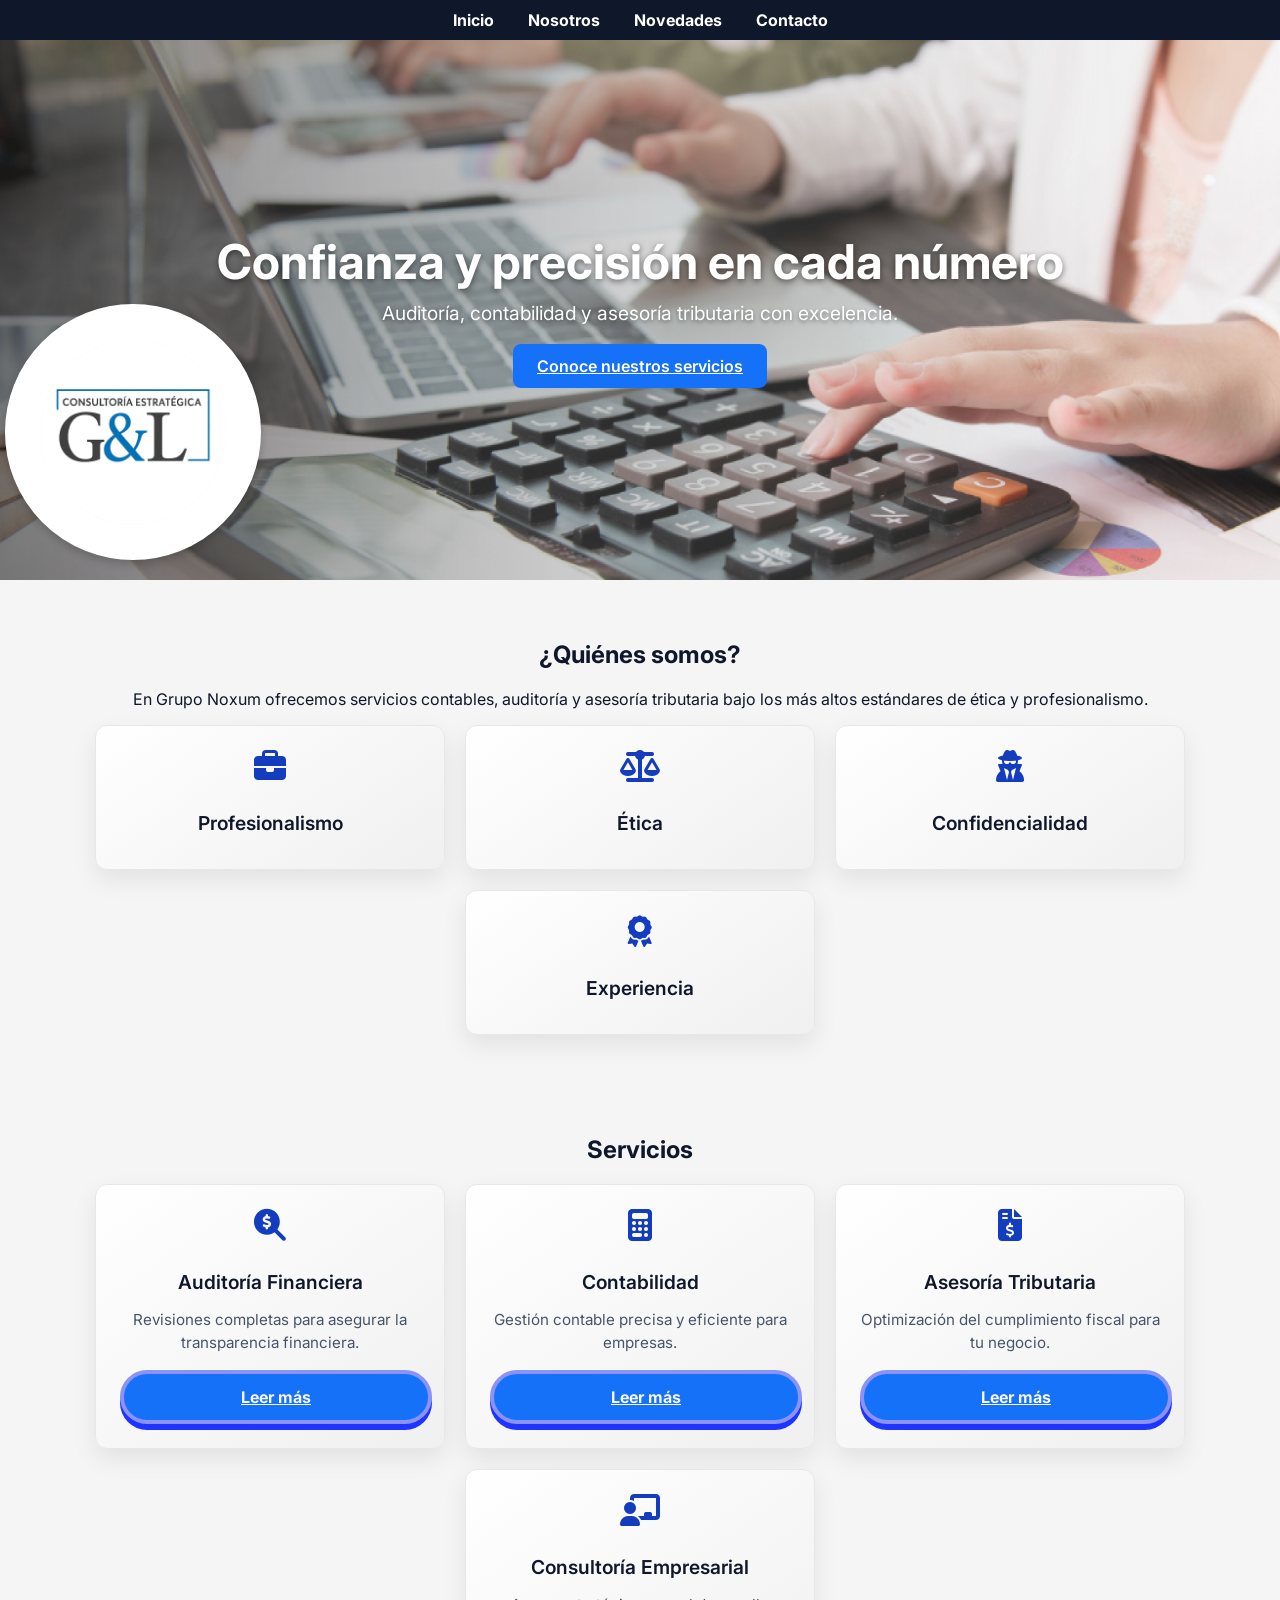
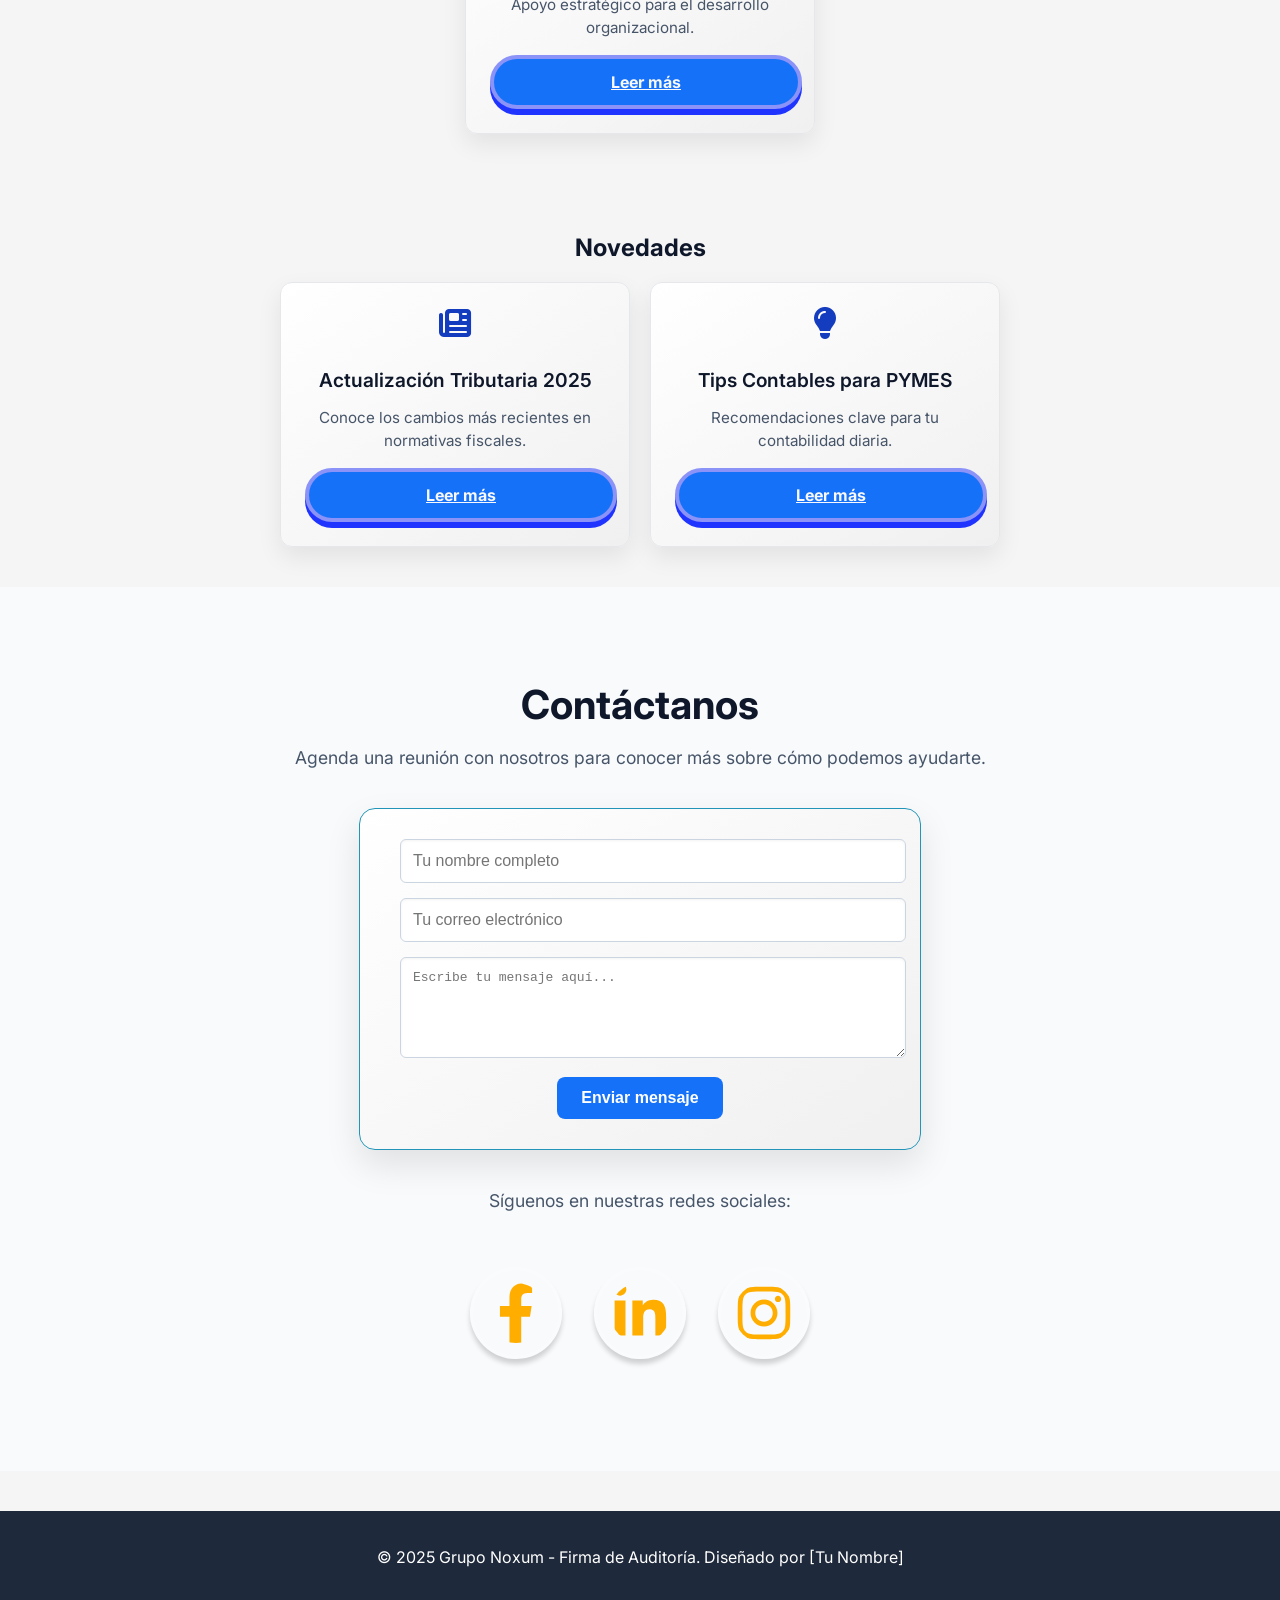
==== frontend/index.html @ 0c3ba2cf "Add files via upload" ====
<!DOCTYPE html>
<html lang="es">

<head>
  <meta charset="UTF-8" />
  <meta name="viewport" content="width=device-width, initial-scale=1.0" />
  <title>Grupo Noxum - Firma de Auditoría</title>
  <link rel="stylesheet" href="styles/index/index.css">
  <link rel="stylesheet" href="styles/index/redes.css">
  <link rel="stylesheet" href="https://cdnjs.cloudflare.com/ajax/libs/font-awesome/6.5.0/css/all.min.css">
  <link rel="stylesheet" href="https://unpkg.com/aos@2.3.4/dist/aos.css" />
  <link href="https://cdn.jsdelivr.net/npm/aos@2.3.4/dist/aos.css" rel="stylesheet">
  <script src="https://cdn.jsdelivr.net/npm/aos@2.3.4/dist/aos.js"></script>
  <script>AOS.init();</script>
  <style>
    html {
      scroll-behavior: smooth;
    }
  </style>

</head>

<body>

  <div id="navbar"></div>

  <header id="inicio">
    <h1 data-aos="fade-down">Confianza y precisión en cada número</h1>
    <p data-aos="fade-up">Auditoría, contabilidad y asesoría tributaria con excelencia.</p>
    <a href="#servicios" class="btn">Conoce nuestros servicios</a>

    <img src="assets/images/logo.png" alt="Logo G&L" class="logo-overlay" />
  </header>

  <section id="nosotros" aria-labelledby="titulo-nosotros">
    <h2 id="titulo-nosotros" data-aos="fade-right">¿Quiénes somos?</h2>
    <p data-aos="fade-left">
      En Grupo Noxum ofrecemos servicios contables, auditoría y asesoría tributaria bajo los más altos estándares de
      ética y profesionalismo.
    </p>
    <div class="valores">
      <div class="card" data-aos="flip-left">
        <i class="fas fa-briefcase icon"></i>
        <h3>Profesionalismo</h3>
      </div>
      <div class="card" data-aos="flip-left" data-aos-delay="100">
        <i class="fas fa-scale-balanced icon"></i>
        <h3>Ética</h3>
      </div>
      <div class="card" data-aos="flip-left" data-aos-delay="200">
        <i class="fas fa-user-secret icon"></i>
        <h3>Confidencialidad</h3>
      </div>
      <div class="card" data-aos="flip-left" data-aos-delay="300">
        <i class="fas fa-award icon"></i>
        <h3>Experiencia</h3>
      </div>
    </div>
  </section>
  <section id="servicios">
    <h2 data-aos="fade-up">Servicios</h2>
    <div class="servicios">
      <div class="card" data-aos="fade-up" data-aos-delay="0">
        <i class="fas fa-search-dollar icon"></i>
        <h3>Auditoría Financiera</h3>
        <p>Revisiones completas para asegurar la transparencia financiera.</p>
        <a href="./pages/servicios/auditoria/auditoria.html" class="button">Leer más</a>
      </div>
      <div class="card" data-aos="fade-up" data-aos-delay="100">
        <i class="fas fa-calculator icon"></i>
        <h3>Contabilidad</h3>
        <p>Gestión contable precisa y eficiente para empresas.</p>
        <a href="./pages/servicios/contabilidad/contabilidad.html" class="button">Leer más</a>
      </div>
      <div class="card" data-aos="fade-up" data-aos-delay="200">
        <i class="fas fa-file-invoice-dollar icon"></i>
        <h3>Asesoría Tributaria</h3>
        <p>Optimización del cumplimiento fiscal para tu negocio.</p>
        <a href="./pages/servicios/asesoria/asesoria.html" class="button">Leer más</a>
      </div>
      <div class="card" data-aos="fade-up" data-aos-delay="300">
        <i class="fas fa-chalkboard-teacher icon"></i>
        <h3>Consultoría Empresarial</h3>
        <p>Apoyo estratégico para el desarrollo organizacional.</p>
        <a href="./pages/servicios/consultoria/consultoria.html" class="button">Leer más</a>
      </div>
    </div>
  </section>

  <section id="novedades">
    <h2 data-aos="zoom-in">Novedades</h2>
    <div class="novedades">
      <div class="card" data-aos="fade-right">
        <i class="fas fa-newspaper icon"></i>
        <h3>Actualización Tributaria 2025</h3>
        <p>Conoce los cambios más recientes en normativas fiscales.</p>
        <a href="./pages/novedades/actualizacion_tributaria/actualizaciontributaria.html" class="button">Leer más</a>
      </div>
      <div class="card" data-aos="fade-left">
        <i class="fas fa-lightbulb icon"></i>
        <h3>Tips Contables para PYMES</h3>
        <p>Recomendaciones clave para tu contabilidad diaria.</p>
        <a href="./pages/novedades/tips_contables/tipscontables.html" class="button">Leer más</a>
      </div>
    </div>
  </section>

  <section id="contacto" class="contact-section">
    <div class="container">
      <h2 class="section-title" data-aos="fade-down">Contáctanos</h2>
      <p class="section-subtitle" data-aos="fade-up">
        Agenda una reunión con nosotros para conocer más sobre cómo podemos ayudarte.
      </p>

      <div class="contact-card" data-aos="fade-up">
        <form class="contact-form" autocomplete="off">
          <div class="form-group">
            <input type="text" name="nombre" placeholder="Tu nombre completo" required>
          </div>
          <div class="form-group">
            <input type="email" name="email" placeholder="Tu correo electrónico" required>
          </div>
          <div class="form-group">
            <textarea name="mensaje" placeholder="Escribe tu mensaje aquí..." rows="5" required></textarea>
          </div>
          <div class="form-group">
            <button type="submit" class="btn btn-primary">Enviar mensaje</button>
          </div>
        </form>
      </div>
      <div class="social-links" data-aos="zoom-in">
        <p>Síguenos en nuestras redes sociales:</p>
        <ul class="social-icons">
          <!-- Facebook -->
          <li class="iso-pro">
            <span></span><span></span><span></span>
            <a href="https://facebook.com" target="_blank" aria-label="Facebook">
              <svg viewBox="0 0 320 512" xmlns="http://www.w3.org/2000/svg" class="svg">
                <path d="M279.14 288l14.22-92.66h-88.91v-60.13c0-25.35 12.42-50.06 
              52.24-50.06h40.42V6.26S260.43 0 225.36 0c-73.22 
              0-121.08 44.38-121.08 124.72v70.62H22.89V288h81.39v224h100.17V288z" />
              </svg>
            </a>
            <div class="text">Facebook</div>
          </li>

          <!-- LinkedIn -->
          <li class="iso-pro">
            <span></span><span></span><span></span>
            <a href="https://linkedin.com" target="_blank" aria-label="LinkedIn">
              <svg viewBox="0 0 448 512" xmlns="http://www.w3.org/2000/svg" class="svg">
                <path d="M100.28 448H7.4V148.9h92.88zM53.79 
              108.1C24.09 108.1 0 83.52 0 
              53.8 0 24.09 24.09 0 53.79 
              0s53.79 24.09 53.79 53.8c0 
              29.72-24.08 54.3-53.79 
              54.3zM447.9 448h-92.68V302.4c0-34.7-.7-79.2-48.3-79.2-48.3 
              0-55.7 37.7-55.7 76.7V448h-92.4V148.9h88.7v40.8h1.3c12.3-23.2 
              42.5-47.7 87.4-47.7 93.5 0 110.6 
              61.5 110.6 141.3V448z" />
              </svg>
            </a>
            <div class="text">LinkedIn</div>
          </li>

          <!-- Instagram -->
          <li class="iso-pro">
            <span></span><span></span><span></span>
            <a href="https://instagram.com" target="_blank" aria-label="Instagram">
              <svg viewBox="0 0 448 512" xmlns="http://www.w3.org/2000/svg" class="svg">
                <path
                  d="M224.1 141c-63.6 0-114.9 51.3-114.9 114.9s51.3 114.9 114.9 114.9S339 319.5 339 255.9 287.7 141 224.1 141zm0 189.6c-41.1 0-74.7-33.5-74.7-74.7s33.5-74.7 74.7-74.7 74.7 33.5 74.7 74.7-33.6 74.7-74.7 74.7zm146.4-194.3c0 14.9-12 26.8-26.8 26.8-14.9 0-26.8-12-26.8-26.8s12-26.8 26.8-26.8 26.8 12 26.8 26.8zm76.1 27.2c-1.7-35.9-9.9-67.7-36.2-93.9-26.2-26.2-58-34.4-93.9-36.2-37-2.1-147.9-2.1-184.9 0-35.8 1.7-67.6 9.9-93.9 36.1s-34.4 58-36.2 93.9c-2.1 37-2.1 147.9 0 184.9 1.7 35.9 9.9 67.7 36.2 93.9s58 34.4 93.9 36.2c37 2.1 147.9 2.1 184.9 0 35.9-1.7 67.7-9.9 93.9-36.2 26.2-26.2 34.4-58 36.2-93.9 2.1-37 2.1-147.8 0-184.8zM398.8 388c-7.8 19.6-22.9 34.7-42.6 42.6-29.5 11.7-99.5 9-132.1 9s-102.7 2.6-132.1-9c-19.6-7.8-34.7-22.9-42.6-42.6-11.7-29.5-9-99.5-9-132.1s-2.6-102.7 9-132.1c7.8-19.6 22.9-34.7 42.6-42.6 29.5-11.7 99.5-9 132.1-9s102.7-2.6 132.1 9c19.6 7.8 34.7 22.9 42.6 42.6 11.7 29.5 9 99.5 9 132.1s2.7 102.7-9 132.1z">
                </path>

              </svg>
            </a>
            <div class="text">Instagram</div>
          </li>
        </ul>
      </div>
    </div>
  </section>


  <div id="footer"></div>

  <!-- JS dinámico y AOS -->
  <script>
    fetch('./components/navview/nav.html')
      .then(res => res.text())
      .then(data => {
        document.getElementById('navbar').innerHTML = data;
      });

    fetch('./components/footer/footer.html')
      .then(res => res.text())
      .then(data => {
        document.getElementById('footer').innerHTML = data;
      });
  </script>

  <!-- AOS Animaciones -->
  <script src="https://unpkg.com/aos@2.3.4/dist/aos.js"></script>
  <script>
    AOS.init({
      duration: 1000,
      once: true,
    });
  </script>
</body>

</html>
---- frontend/styles/index/index.css ----
@import url('https://fonts.googleapis.com/css2?family=Inter:wght@400;600&display=swap');

:root {
  --primary: #1671f9;
  --hover: #ea580c;
  --bg-light: #f5f5f5;
  --text-dark: #0f172a;
  --text-muted: #475569;
  --surface: #ffffff;
  --surface-alt: #f0f0f0;
}

body {
  font-family: 'Inter', sans-serif;
  margin: 0;
  padding: 0;
  background-color: var(--bg-light);
  color: var(--text-dark);
}

header {
  position: relative;
  background: url('../../assets/images/fondo.png') no-repeat center center/cover;
  color: white;
  text-align: center;
  padding: 80px 20px;
  display: flex;
  flex-direction: column;
  justify-content: center;
  align-items: center;
  min-height: 60vh;
  box-sizing: border-box;
}

header h1 {
  font-size: clamp(1.8rem, 4vw, 3rem);
  margin: 0;
  max-width: 90%;
  text-shadow: 0 2px 6px rgba(0, 0, 0, 0.5);
}

header p {
  font-size: 1.2em;
  max-width: 80%;
  margin-top: 10px;
  text-shadow: 0 2px 4px rgba(0, 0, 0, 0.4);
}

nav {
  background-color: #0f172a;
  padding: 10px;
  text-align: center;
}

nav a {
  color: white;
  margin: 0 15px;
  text-decoration: none;
  font-weight: bold;
  transition: color 0.3s ease;
}

nav a:hover {
  color: var(--primary);
}

section {
  padding: 40px 20px;
  text-align: center;
}

.servicios,
.valores,
.novedades {
  display: flex;
  flex-wrap: wrap;
  justify-content: center;
  gap: 20px;
}

.card {
  background: linear-gradient(145deg, var(--surface), var(--surface-alt));
  padding: 24px;
  border-radius: 12px;
  width: 100%;
  max-width: 300px;
  box-shadow: 0 10px 25px rgba(0, 0, 0, 0.08);
  text-align: center;
  transition: transform 0.3s ease, box-shadow 0.3s ease;
  border: 1px solid #e5e7eb;
  will-change: transform;
}

.card:hover {
  transform: translateY(-8px);
  box-shadow: 0 15px 35px rgba(0, 0, 0, 0.15);
}

.card h3 {
  color: var(--text-dark);
  margin-bottom: 10px;
  font-size: 1.2em;
  font-weight: 600;
}

.card p {
  color: var(--text-muted);
  font-size: 0.95em;
  line-height: 1.5;
}

.icon {
  font-size: 2em;
  margin-bottom: 10px;
  color: #143cbe;
  display: block;
}

.btn,
.contact-card button,
.contact-form button {
  background-color: var(--primary);
  color: white;
  padding: 12px 24px;
  border: none;
  border-radius: 8px;
  font-size: 1rem;
  font-weight: 600;
  cursor: pointer;
  transition: background-color 0.3s ease;
}

.btn:hover,
.contact-card button:hover,
.contact-form button:hover {
  background-color: var(--hover);
}

footer {
  background-color: #1e293b;
  color: white;
  text-align: center;
  padding: 20px;
  margin-top: 40px;
}

/* Contacto */
.contact-section {
  background-color: #f8fafc;
  padding: 60px 20px;
  text-align: center;
}

.contact-section h2 {
  font-size: 2.5rem;
  margin-bottom: 10px;
  color: var(--text-dark);
}

.contact-section p {
  font-size: 1.1rem;
  color: var(--text-muted);
  margin-bottom: 40px;
}

.contact-form {
  display: flex;
  flex-direction: column;
  gap: 15px;
  max-width: 500px;
  margin: 0 auto;
  padding: 0 10px;
}

.contact-form input,
.contact-form textarea {
  padding: 15px;
  font-size: 1rem;
  border-radius: 8px;
  border: 1px solid #d1d5db;
  background-color: white;
  box-shadow: inset 0 1px 3px rgba(0, 0, 0, 0.05);
  transition: border 0.3s ease;
  width: 100%;
}

.contact-form input:focus,
.contact-form textarea:focus {
  border-color: var(--primary);
  outline: none;
}

/* Contact Card */
.contact-card {
  max-width: 500px;
  margin: 0 auto 40px;
  padding: 30px;
  border-radius: 16px;
  background: linear-gradient(145deg, var(--surface), var(--surface-alt));
  box-shadow: 0 15px 35px rgba(0, 0, 0, 0.1);
  border: 1px solid #2194b8;
  transition: transform 0.3s ease, box-shadow 0.3s ease;
  will-change: transform;
}

.contact-card:hover {
  transform: translateY(-5px);
  box-shadow: 0 20px 40px rgba(0, 0, 0, 0.15);
}

.contact-card input,
.contact-card textarea {
  width: 100%;
  font-size: 1em;
  background-color: #fff;
  border: 1px solid #cbd5e1;
  border-radius: 6px;
  padding: 12px;
  transition: border-color 0.3s;
}

.contact-card input:focus,
.contact-card textarea:focus {
  border-color: var(--primary);
  outline: none;
}

.logo-overlay {
  position: absolute;
  bottom: 20px;
  left: 5px;
  width: 250px;
  height: 250px;
  border-radius: 50%;
  object-fit: cover;
  border: 3px solid white;
  box-shadow: 0 4px 8px rgba(0, 0, 0, 0.2);
  background-color: white;
  z-index: 10;
}

/* Responsivo */
@media (max-width: 768px) {
  .logo-overlay {
    width: 60px;
    height: 60px;
    bottom: 15px;
    left: 5px;
  }

  .servicios,
  .valores,
  .novedades {
    flex-direction: column;
    align-items: center;
  }
}

@media (max-width: 480px) {
  .logo-overlay {
    width: 50px;
    height: 50px;
    bottom: 10px;
    left: 5px;
  }

  .contact-form {
    padding: 0 10px;
  }
}
---- frontend/styles/index/redes.css ----
.social-links {
  text-align: center;
  margin: 2rem auto;
}

.social-icons {
  display: flex;
  justify-content: center;
  gap: 2rem;
  flex-wrap: wrap;
  padding: 1rem;
  list-style: none;
  margin: 0;
}

.social-icons .iso-pro {
  cursor: pointer;
  position: relative;
}

.social-icons .svg {
  transition: all 0.3s;
  padding: 1rem;
  height: 60px;
  width: 60px;
  border-radius: 50%;
  color: rgb(255, 174, 0);
  fill: currentColor;
  box-shadow: inset 0 0 20px rgba(255, 255, 255, 0.3),
              inset 0 0 5px rgba(255, 255, 255, 0.5),
              0 5px 5px rgba(0, 0, 0, 0.164);
}

.social-icons .text {
  opacity: 0;
  border-radius: 5px;
  padding: 5px 10px;
  transition: all 0.3s;
  color: rgb(255, 174, 0);
  background-color: rgba(255, 255, 255, 0.3);
  position: absolute;
  z-index: 9999;
  white-space: nowrap;
  transform: translateX(0);
  box-shadow: -5px 0 1px rgba(153, 153, 153, 0.2),
              -10px 0 1px rgba(153, 153, 153, 0.2),
              inset 0 0 20px rgba(255, 255, 255, 0.3),
              inset 0 0 5px rgba(255, 255, 255, 0.5),
              0 5px 5px rgba(0, 0, 0, 0.082);
}

.social-icons .iso-pro:hover .svg {
  transform: translate(5px, -5px);
}

.social-icons .iso-pro:hover .text {
  opacity: 1;
  transform: translate(25px, -2px) skew(-5deg);
}

.social-icons .iso-pro span {
  opacity: 0;
  position: absolute;
  border-radius: 50%;
  height: 60px;
  width: 60px;
  box-shadow: inset 0 0 20px rgba(255, 255, 255, 0.3),
              inset 0 0 5px rgba(255, 255, 255, 0.5),
              0 5px 5px rgba(0, 0, 0, 0.164);
}

.social-icons .iso-pro:hover span:nth-child(1) {
  opacity: 0.2;
}
.social-icons .iso-pro:hover span:nth-child(2) {
  opacity: 0.4;
  transform: translate(5px, -5px);
}
.social-icons .iso-pro:hover span:nth-child(3) {
  opacity: 0.6;
  transform: translate(10px, -10px);
}

@media screen and (max-width: 600px) {
  .social-icons {
    gap: 1.2rem;
  }

  .social-icons .svg {
    height: 50px;
    width: 50px;
    padding: 0.8rem;
  }

  .social-icons .text {
    font-size: 0.8rem;
    padding: 4px 8px;
  }
}

.button {
  cursor: pointer;
  font-size: 1rem; /* Escalable */
  font-family: inherit;
  font-weight: bold;
  color: #f8f8fd;
  background-color:#1671f9;
  padding: 0.8em 2em;
  border-radius: 50em;
  border: 4px solid #8b93f8;
  box-shadow: 0px 6px #1f35ff;
  width: 100%;
  max-width: 240px; /* Limita en pantallas grandes */
  margin: 0 auto;
  transition: all 0.2s ease;
  display: inline-block;
  text-align: center;
}

.button:active {
  position: relative;
  top: 6px;
  border: 4px solid #646fff;
  box-shadow: 0 0;
}

/* Responsividad para pantallas pequeñas */
@media (max-width: 480px) {
  .button {
    font-size: 0.95rem;
    padding: 0.6em 1.5em;
    max-width: 90%;
  }
}
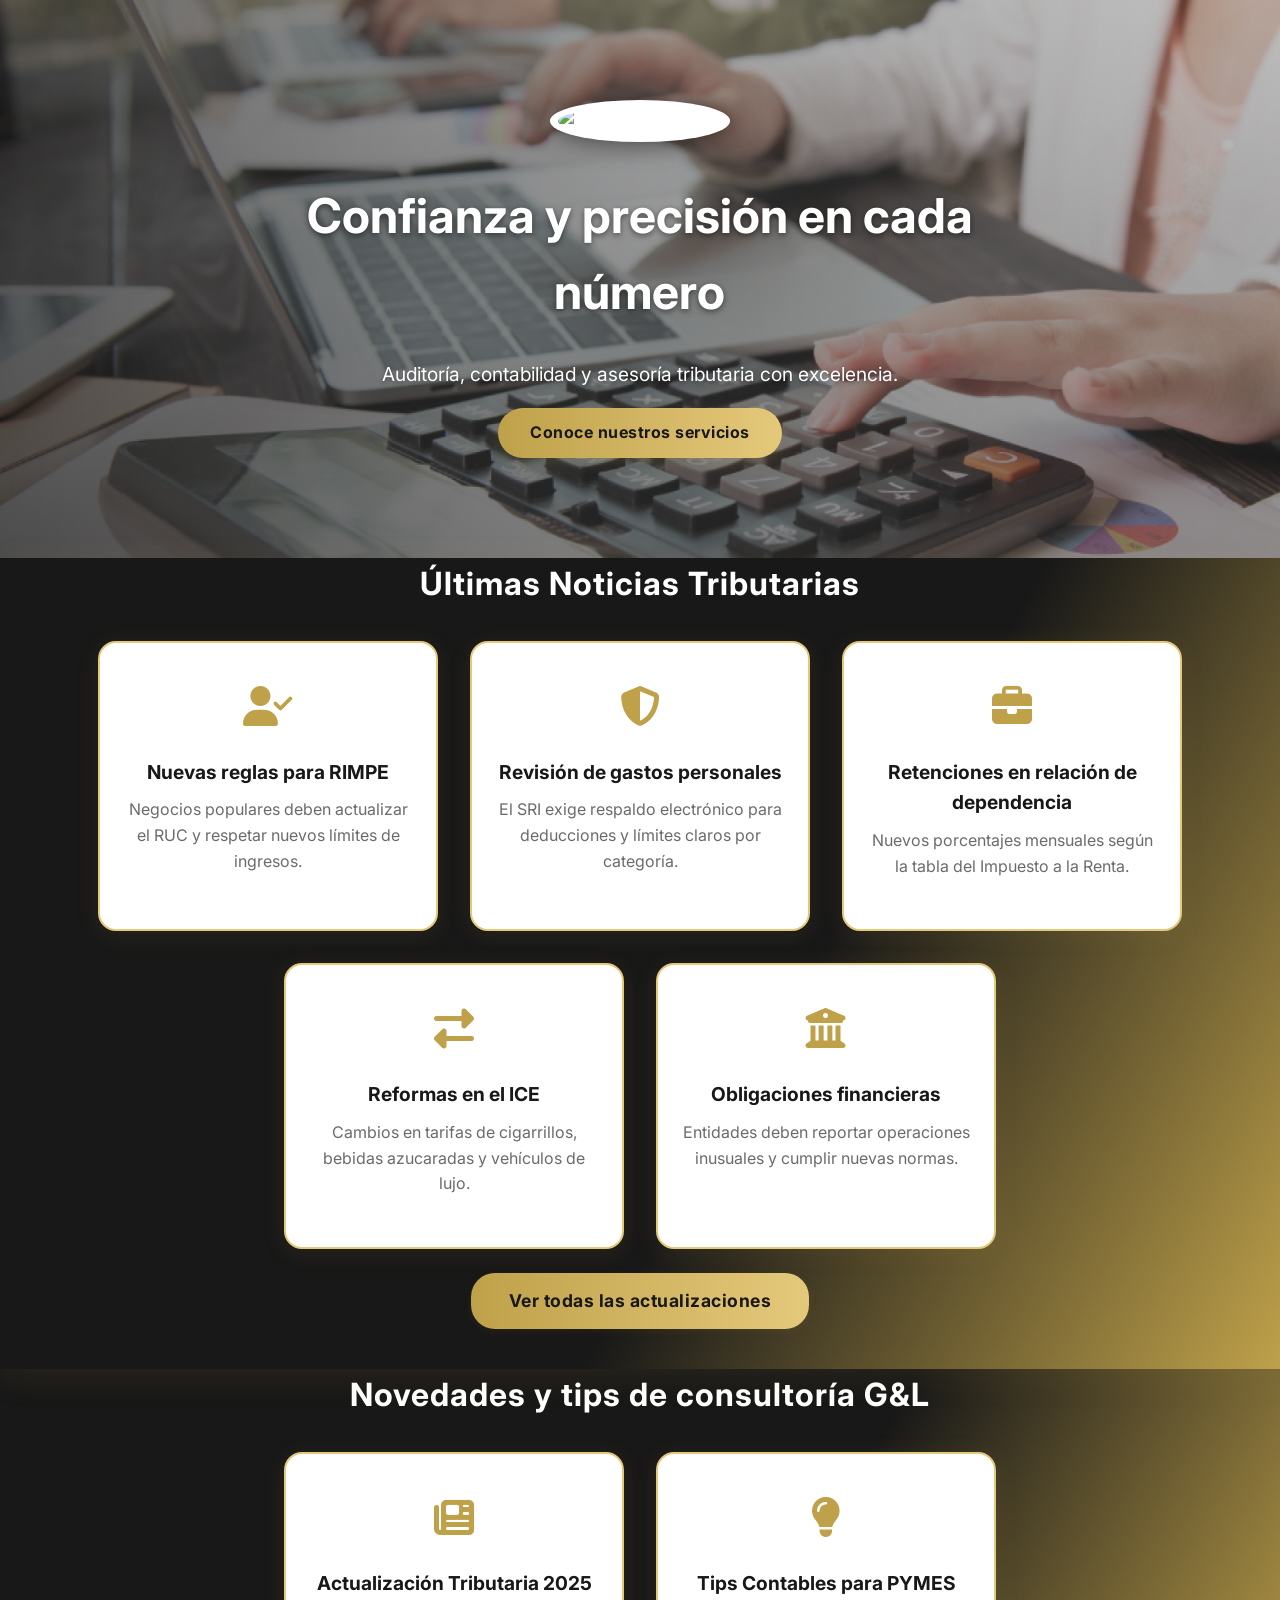
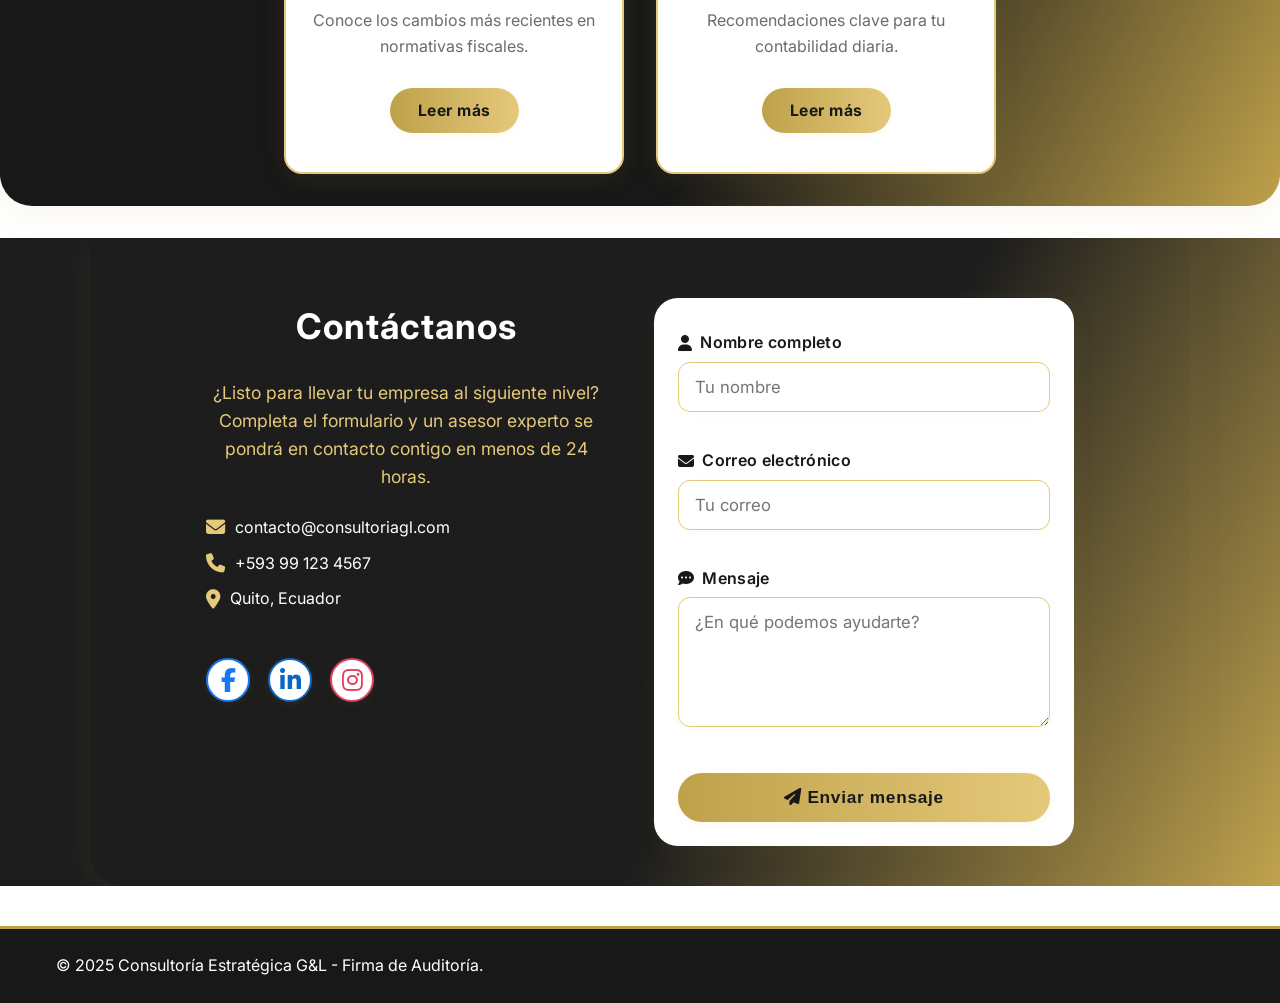
==== commit ec3798c3: "Add CSS styles for "Nosotros" and "Servicios" sections with responsive design" ====
--- a/frontend/index.html
+++ b/frontend/index.html
@@ -4,194 +4,158 @@
 <head>
   <meta charset="UTF-8" />
   <meta name="viewport" content="width=device-width, initial-scale=1.0" />
-  <title>Grupo Noxum - Firma de Auditoría</title>
-  <link rel="stylesheet" href="styles/index/index.css">
-  <link rel="stylesheet" href="styles/index/redes.css">
+  <title>Consultoría Estratégica G&L</title>
+  <link rel="stylesheet" href="styles/main.css">
   <link rel="stylesheet" href="https://cdnjs.cloudflare.com/ajax/libs/font-awesome/6.5.0/css/all.min.css">
   <link rel="stylesheet" href="https://unpkg.com/aos@2.3.4/dist/aos.css" />
-  <link href="https://cdn.jsdelivr.net/npm/aos@2.3.4/dist/aos.css" rel="stylesheet">
   <script src="https://cdn.jsdelivr.net/npm/aos@2.3.4/dist/aos.js"></script>
-  <script>AOS.init();</script>
+  <script>
+    document.addEventListener('DOMContentLoaded', function() {
+      if (window.AOS && typeof AOS.init === 'function') {
+        AOS.init({ duration: 1000, once: true });
+      }
+    });
+  </script>
   <style>
     html {
       scroll-behavior: smooth;
     }
   </style>
-
 </head>
 
 <body>
+  <div data-include="./components/navview/nav.html"></div>
+  <script src="./components/loadNav.js"></script>
+  
+  <header id="inicio">
+    <div class="header-bg">
+      <picture>
+        <img src="./assets/images/fondo.png" alt="Fondo encabezado" />
+      </picture>
+    </div>
+    <div class="header-content">
+      <img src="./assets/images/logoC.png" alt="Logo G&L" class="logo" />
+      <h1>Confianza y precisión en cada número</h1>
+      <p>Auditoría, contabilidad y asesoría tributaria con excelencia.</p>
+  
 
-  <div id="navbar"></div>
-
-  <header id="inicio">
-    <h1 data-aos="fade-down">Confianza y precisión en cada número</h1>
-    <p data-aos="fade-up">Auditoría, contabilidad y asesoría tributaria con excelencia.</p>
-    <a href="#servicios" class="btn">Conoce nuestros servicios</a>
-
-    <img src="assets/images/logo.png" alt="Logo G&L" class="logo-overlay" />
+      <a href="./pages/servicios.html" class="btn">Conoce nuestros servicios</a>
+    </div>
   </header>
 
-  <section id="nosotros" aria-labelledby="titulo-nosotros">
-    <h2 id="titulo-nosotros" data-aos="fade-right">¿Quiénes somos?</h2>
-    <p data-aos="fade-left">
-      En Grupo Noxum ofrecemos servicios contables, auditoría y asesoría tributaria bajo los más altos estándares de
-      ética y profesionalismo.
-    </p>
-    <div class="valores">
-      <div class="card" data-aos="flip-left">
-        <i class="fas fa-briefcase icon"></i>
-        <h3>Profesionalismo</h3>
+  <section id="novedades-full">
+        <h2 data-aos="zoom-in">Últimas Noticias Tributarias</h2>
+        <div class="novedades-grid" data-aos="fade-up">
+          <div class="novedad-card">
+            <div class="novedad-icon"><i class="fas fa-user-check"></i></div>
+            <div class="novedad-content">
+              <h3>Nuevas reglas para RIMPE</h3>
+              <p>Negocios populares deben actualizar el RUC y respetar nuevos límites de ingresos.</p>
+            </div>
+          </div>
+          <div class="novedad-card">
+            <div class="novedad-icon"><i class="fas fa-shield-alt"></i></div>
+            <div class="novedad-content">
+              <h3>Revisión de gastos personales</h3>
+              <p>El SRI exige respaldo electrónico para deducciones y límites claros por categoría.</p>
+            </div>
+          </div>
+          <div class="novedad-card">
+            <div class="novedad-icon"><i class="fas fa-briefcase"></i></div>
+            <div class="novedad-content">
+              <h3>Retenciones en relación de dependencia</h3>
+              <p>Nuevos porcentajes mensuales según la tabla del Impuesto a la Renta.</p>
+            </div>
+          </div>
+          <div class="novedad-card">
+            <div class="novedad-icon"><i class="fas fa-exchange-alt"></i></div>
+            <div class="novedad-content">
+              <h3>Reformas en el ICE</h3>
+              <p>Cambios en tarifas de cigarrillos, bebidas azucaradas y vehículos de lujo.</p>
+            </div>
+          </div>
+          <div class="novedad-card">
+            <div class="novedad-icon"><i class="fas fa-university"></i></div>
+            <div class="novedad-content">
+              <h3>Obligaciones financieras</h3>
+              <p>Entidades deben reportar operaciones inusuales y cumplir nuevas normas.</p>
+            </div>
+          </div>
+        </div>
+        <div class="ver-mas" data-aos="fade-up">
+          <a href="./pages/novedades/actualizacion_tributaria/actualizaciontributaria.html" class="btn">
+            Ver todas las actualizaciones
+          </a>
+        </div>
+      </section>
+
+
+  <section id="novedades" class="novedades-pro">
+  <h2 class="novedades-title" data-aos="zoom-in">Novedades y tips de consultoría G&amp;L</h2>
+  <div class="novedades-grid">
+    <div class="novedad-card" data-aos="fade-right">
+      <div class="novedad-icon">
+        <i class="fas fa-newspaper"></i>
       </div>
-      <div class="card" data-aos="flip-left" data-aos-delay="100">
-        <i class="fas fa-scale-balanced icon"></i>
-        <h3>Ética</h3>
-      </div>
-      <div class="card" data-aos="flip-left" data-aos-delay="200">
-        <i class="fas fa-user-secret icon"></i>
-        <h3>Confidencialidad</h3>
-      </div>
-      <div class="card" data-aos="flip-left" data-aos-delay="300">
-        <i class="fas fa-award icon"></i>
-        <h3>Experiencia</h3>
-      </div>
-    </div>
-  </section>
-  <section id="servicios">
-    <h2 data-aos="fade-up">Servicios</h2>
-    <div class="servicios">
-      <div class="card" data-aos="fade-up" data-aos-delay="0">
-        <i class="fas fa-search-dollar icon"></i>
-        <h3>Auditoría Financiera</h3>
-        <p>Revisiones completas para asegurar la transparencia financiera.</p>
-        <a href="./pages/servicios/auditoria/auditoria.html" class="button">Leer más</a>
-      </div>
-      <div class="card" data-aos="fade-up" data-aos-delay="100">
-        <i class="fas fa-calculator icon"></i>
-        <h3>Contabilidad</h3>
-        <p>Gestión contable precisa y eficiente para empresas.</p>
-        <a href="./pages/servicios/contabilidad/contabilidad.html" class="button">Leer más</a>
-      </div>
-      <div class="card" data-aos="fade-up" data-aos-delay="200">
-        <i class="fas fa-file-invoice-dollar icon"></i>
-        <h3>Asesoría Tributaria</h3>
-        <p>Optimización del cumplimiento fiscal para tu negocio.</p>
-        <a href="./pages/servicios/asesoria/asesoria.html" class="button">Leer más</a>
-      </div>
-      <div class="card" data-aos="fade-up" data-aos-delay="300">
-        <i class="fas fa-chalkboard-teacher icon"></i>
-        <h3>Consultoría Empresarial</h3>
-        <p>Apoyo estratégico para el desarrollo organizacional.</p>
-        <a href="./pages/servicios/consultoria/consultoria.html" class="button">Leer más</a>
-      </div>
-    </div>
-  </section>
-
-  <section id="novedades">
-    <h2 data-aos="zoom-in">Novedades</h2>
-    <div class="novedades">
-      <div class="card" data-aos="fade-right">
-        <i class="fas fa-newspaper icon"></i>
+      <div class="novedad-content">
         <h3>Actualización Tributaria 2025</h3>
         <p>Conoce los cambios más recientes en normativas fiscales.</p>
         <a href="./pages/novedades/actualizacion_tributaria/actualizaciontributaria.html" class="button">Leer más</a>
       </div>
-      <div class="card" data-aos="fade-left">
-        <i class="fas fa-lightbulb icon"></i>
+    </div>
+    <div class="novedad-card" data-aos="fade-left">
+      <div class="novedad-icon">
+        <i class="fas fa-lightbulb"></i>
+      </div>
+      <div class="novedad-content">
         <h3>Tips Contables para PYMES</h3>
         <p>Recomendaciones clave para tu contabilidad diaria.</p>
         <a href="./pages/novedades/tips_contables/tipscontables.html" class="button">Leer más</a>
       </div>
     </div>
-  </section>
+  </div>
+</section>
 
-  <section id="contacto" class="contact-section">
-    <div class="container">
-      <h2 class="section-title" data-aos="fade-down">Contáctanos</h2>
-      <p class="section-subtitle" data-aos="fade-up">
-        Agenda una reunión con nosotros para conocer más sobre cómo podemos ayudarte.
-      </p>
-
-      <div class="contact-card" data-aos="fade-up">
-        <form class="contact-form" autocomplete="off">
-          <div class="form-group">
-            <input type="text" name="nombre" placeholder="Tu nombre completo" required>
-          </div>
-          <div class="form-group">
-            <input type="email" name="email" placeholder="Tu correo electrónico" required>
-          </div>
-          <div class="form-group">
-            <textarea name="mensaje" placeholder="Escribe tu mensaje aquí..." rows="5" required></textarea>
-          </div>
-          <div class="form-group">
-            <button type="submit" class="btn btn-primary">Enviar mensaje</button>
-          </div>
-        </form>
+  <section id="contacto" class="contact-section contacto-premium">
+    <div class="contacto-premium-bg"></div>
+    <div class="contacto-premium-content">
+      <div class="contacto-info">
+        <h2 class="section-title" data-aos="fade-down">Contáctanos</h2>
+        <p class="section-subtitle" data-aos="fade-up">
+          ¿Listo para llevar tu empresa al siguiente nivel? Completa el formulario y un asesor experto se pondrá en contacto contigo en menos de 24 horas.
+        </p>
+        <ul class="contacto-datos">
+          <li><i class="fas fa-envelope"></i> contacto@consultoriagl.com</li>
+          <li><i class="fas fa-phone"></i> +593 99 123 4567</li>
+          <li><i class="fas fa-map-marker-alt"></i> Quito, Ecuador</li>
+        </ul>
+        <div class="redes-sociales">
+          <a href="https://facebook.com" class="social-btn facebook" target="_blank" aria-label="Facebook"><i class="fab fa-facebook-f"></i></a>
+          <a href="https://linkedin.com" class="social-btn linkedin" target="_blank" aria-label="LinkedIn"><i class="fab fa-linkedin-in"></i></a>
+          <a href="https://instagram.com" class="social-btn instagram" target="_blank" aria-label="Instagram"><i class="fab fa-instagram"></i></a>
+        </div>
       </div>
-      <div class="social-links" data-aos="zoom-in">
-        <p>Síguenos en nuestras redes sociales:</p>
-        <ul class="social-icons">
-          <!-- Facebook -->
-          <li class="iso-pro">
-            <span></span><span></span><span></span>
-            <a href="https://facebook.com" target="_blank" aria-label="Facebook">
-              <svg viewBox="0 0 320 512" xmlns="http://www.w3.org/2000/svg" class="svg">
-                <path d="M279.14 288l14.22-92.66h-88.91v-60.13c0-25.35 12.42-50.06 
-              52.24-50.06h40.42V6.26S260.43 0 225.36 0c-73.22 
-              0-121.08 44.38-121.08 124.72v70.62H22.89V288h81.39v224h100.17V288z" />
-              </svg>
-            </a>
-            <div class="text">Facebook</div>
-          </li>
-
-          <!-- LinkedIn -->
-          <li class="iso-pro">
-            <span></span><span></span><span></span>
-            <a href="https://linkedin.com" target="_blank" aria-label="LinkedIn">
-              <svg viewBox="0 0 448 512" xmlns="http://www.w3.org/2000/svg" class="svg">
-                <path d="M100.28 448H7.4V148.9h92.88zM53.79 
-              108.1C24.09 108.1 0 83.52 0 
-              53.8 0 24.09 24.09 0 53.79 
-              0s53.79 24.09 53.79 53.8c0 
-              29.72-24.08 54.3-53.79 
-              54.3zM447.9 448h-92.68V302.4c0-34.7-.7-79.2-48.3-79.2-48.3 
-              0-55.7 37.7-55.7 76.7V448h-92.4V148.9h88.7v40.8h1.3c12.3-23.2 
-              42.5-47.7 87.4-47.7 93.5 0 110.6 
-              61.5 110.6 141.3V448z" />
-              </svg>
-            </a>
-            <div class="text">LinkedIn</div>
-          </li>
-
-          <!-- Instagram -->
-          <li class="iso-pro">
-            <span></span><span></span><span></span>
-            <a href="https://instagram.com" target="_blank" aria-label="Instagram">
-              <svg viewBox="0 0 448 512" xmlns="http://www.w3.org/2000/svg" class="svg">
-                <path
-                  d="M224.1 141c-63.6 0-114.9 51.3-114.9 114.9s51.3 114.9 114.9 114.9S339 319.5 339 255.9 287.7 141 224.1 141zm0 189.6c-41.1 0-74.7-33.5-74.7-74.7s33.5-74.7 74.7-74.7 74.7 33.5 74.7 74.7-33.6 74.7-74.7 74.7zm146.4-194.3c0 14.9-12 26.8-26.8 26.8-14.9 0-26.8-12-26.8-26.8s12-26.8 26.8-26.8 26.8 12 26.8 26.8zm76.1 27.2c-1.7-35.9-9.9-67.7-36.2-93.9-26.2-26.2-58-34.4-93.9-36.2-37-2.1-147.9-2.1-184.9 0-35.8 1.7-67.6 9.9-93.9 36.1s-34.4 58-36.2 93.9c-2.1 37-2.1 147.9 0 184.9 1.7 35.9 9.9 67.7 36.2 93.9s58 34.4 93.9 36.2c37 2.1 147.9 2.1 184.9 0 35.9-1.7 67.7-9.9 93.9-36.2 26.2-26.2 34.4-58 36.2-93.9 2.1-37 2.1-147.8 0-184.8zM398.8 388c-7.8 19.6-22.9 34.7-42.6 42.6-29.5 11.7-99.5 9-132.1 9s-102.7 2.6-132.1-9c-19.6-7.8-34.7-22.9-42.6-42.6-11.7-29.5-9-99.5-9-132.1s-2.6-102.7 9-132.1c7.8-19.6 22.9-34.7 42.6-42.6 29.5-11.7 99.5-9 132.1-9s102.7-2.6 132.1 9c19.6 7.8 34.7 22.9 42.6 42.6 11.7 29.5 9 99.5 9 132.1s2.7 102.7-9 132.1z">
-                </path>
-
-              </svg>
-            </a>
-            <div class="text">Instagram</div>
-          </li>
-        </ul>
-      </div>
+      <form class="contacto-form premium-form" autocomplete="off">
+        <div class="form-group">
+          <label for="nombre"><i class="fas fa-user"></i> Nombre completo</label>
+          <input type="text" id="nombre" name="nombre" placeholder="Tu nombre" required>
+        </div>
+        <div class="form-group">
+          <label for="email"><i class="fas fa-envelope"></i> Correo electrónico</label>
+          <input type="email" id="email" name="email" placeholder="Tu correo" required>
+        </div>
+        <div class="form-group">
+          <label for="mensaje"><i class="fas fa-comment-dots"></i> Mensaje</label>
+          <textarea id="mensaje" name="mensaje" placeholder="¿En qué podemos ayudarte?" rows="5" required></textarea>
+        </div>
+        <button type="submit" class="btn premium-btn"><i class="fas fa-paper-plane"></i> Enviar mensaje</button>
+      </form>
     </div>
   </section>
 
-
   <div id="footer"></div>
 
-  <!-- JS dinámico y AOS -->
   <script>
-    fetch('./components/navview/nav.html')
-      .then(res => res.text())
-      .then(data => {
-        document.getElementById('navbar').innerHTML = data;
-      });
-
     fetch('./components/footer/footer.html')
       .then(res => res.text())
       .then(data => {
@@ -199,14 +163,6 @@
       });
   </script>
 
-  <!-- AOS Animaciones -->
-  <script src="https://unpkg.com/aos@2.3.4/dist/aos.js"></script>
-  <script>
-    AOS.init({
-      duration: 1000,
-      once: true,
-    });
-  </script>
 </body>
 
 </html>
--- a/frontend/styles/main.css
+++ b/frontend/styles/main.css
@@ -0,0 +1,1048 @@
+/* Unificado y optimizado: index.css + contacto.css + carrusel.css */
+@import url('https://fonts.googleapis.com/css2?family=Inter:wght@400;600&display=swap');
+:root {
+  --primary: #bfa14a; /* dorado elegante */
+  --hover: #e5c97b;   /* dorado claro para hover */
+  --bg-light: #fff;   /* fondo blanco elegante */
+  --text-dark: #181818;   /* texto oscuro */
+  --text-muted: #6b6b6b;
+  --surface: #f5f5f5;  /* gris claro para tarjetas */
+  --surface-alt: #f9f6f2; /* dorado muy claro para contraste */
+  --btn-shadow: 0 4px 16px rgba(191,161,74,0.15);
+  --btn-hover-shadow: 0 8px 24px rgba(191,161,74,0.25);
+}
+* { box-sizing: border-box; margin: 0; padding: 0; }
+body {
+  font-family: 'Inter', sans-serif;
+  background: var(--bg-light);
+  color: var(--text-dark);
+  line-height: 1.6;
+  overflow-x: hidden;
+  max-width: 100vw;
+}
+html, body {
+  width: 100vw;
+  min-width: 100vw;
+  max-width: 100vw;
+  overflow-x: hidden !important;
+  position: relative;
+  left: 0;
+}
+
+header, main, section, nav, footer {
+  max-width: 100vw;
+  min-width: 0;
+  overflow-x: hidden !important;
+}
+
+@media (max-width: 700px) {
+  html, body {
+    width: 100vw;
+    min-width: 100vw;
+    max-width: 100vw;
+    overflow-x: hidden !important;
+    position: relative;
+    left: 0;
+  }
+  header, main, section, nav, footer {
+    max-width: 100vw;
+    min-width: 0;
+    overflow-x: hidden !important;
+  }
+}
+
+/* Eliminar scroll horizontal de carrusel y tarjetas en móviles */
+@media (max-width: 700px) {
+  .servicios, .valores, .novedades, .novedades-grid, .carrusel-track {
+    max-width: 100vw;
+    overflow-x: auto;
+    margin-right: 0;
+    margin-left: 0;
+  }
+  .carrusel-item, .card, .contact-card, .carousel-card, .novedad-card {
+    max-width: 98vw;
+    min-width: 0;
+    box-sizing: border-box;
+  }
+}
+
+header {
+  position: relative; width: 100%; min-height: 60vh;
+  display: flex; align-items: center; justify-content: center;
+  overflow: hidden; padding: 20px;
+}
+.header-bg { position: absolute; top: 0; left: 0; width: 100%; height: 100%; z-index: 1; }
+.header-bg img { width: 100%; height: 100%; object-fit: cover; object-position: center; }
+.header-bg::after {
+  content: '';
+  position: absolute;
+  top: 0; left: 0; width: 100%; height: 100%;
+  background: linear-gradient(180deg, rgba(24,24,24,0.25) 0%, rgba(24,24,24,0.45) 100%);
+  z-index: 2;
+  pointer-events: none;
+}
+.header-content {
+  position: relative; z-index: 3; color: #fff; text-align: center; padding: 80px 20px;
+  display: flex; flex-direction: column; align-items: center; justify-content: center;
+  gap: 18px;
+}
+.header-content .logo {
+  display: block;
+  margin: 0 auto 18px auto;
+  max-width: 180px;
+  width: 32vw;
+  min-width: 90px;
+  filter: drop-shadow(0 2px 12px #0008);
+  background: #fff;
+  border-radius: 50%;
+  padding: 8px;
+}
+.header-content h1 {
+  font-size: clamp(1.8rem, 6vw, 3rem);
+  margin: 0 auto; max-width: 90%;
+  text-shadow: 0 2px 6px rgba(0,0,0,0.5);
+}
+.header-content p {
+  font-size: clamp(1rem, 3vw, 1.2rem);
+  margin: 10px auto 0; max-width: 90%;
+  text-shadow: 0 2px 4px rgba(0,0,0,0.4);
+}
+nav {
+  background: #0f172a; padding: 10px 20px; text-align: center;
+}
+nav a {
+  color: #fff; margin: 0 10px; text-decoration: none; font-weight: bold;
+  display: inline-block; transition: color 0.3s;
+}
+nav a:hover { color: var(--primary); }
+section { padding: 40px 20px; text-align: center; }
+.servicios, .valores, .novedades {
+  display: flex; flex-wrap: wrap; justify-content: center; gap: 20px;
+}
+.card, .contact-card, .carousel-card {
+  background: linear-gradient(145deg, var(--surface), var(--surface-alt));
+  color: var(--text-dark);
+  border: 1px solid #bfa14a33;
+  padding: 24px; border-radius: 12px; width: 100%; max-width: 300px;
+  box-shadow: 0 10px 25px rgba(0,0,0,0.08);
+  transition: transform 0.3s, box-shadow 0.3s;
+  display: flex; flex-direction: column; align-items: center; text-align: center;
+}
+.card:hover, .contact-card:hover, .carousel-card:hover {
+  transform: translateY(-8px);
+  box-shadow: 0 15px 35px rgba(0,0,0,0.15);
+}
+.card h3, .carousel-card h3 { font-size: 1.2em; font-weight: 600; margin-bottom: 10px; }
+.card p, .carousel-card p { color: var(--text-muted); font-size: 0.95em; line-height: 1.5; }
+.icon, .carousel-card .icon {
+  font-size: 2em; margin-bottom: 10px; color: #143cbe;
+}
+.carousel-card { border: 2px solid #4a90e2; box-shadow: 0 4px 8px rgba(74,144,226,0.2); min-width: 280px; max-width: 90vw; }
+.carousel-card .icon { font-size: 3rem; color: #4a90e2; margin-bottom: 15px; }
+.carousel-card h3 { font-size: 1.25rem; }
+.carousel-card p { font-size: 1rem; color: #555; }
+.btn, .contact-card button, .contact-form button, .ver-mas .btn, .button {
+  background: linear-gradient(90deg, #bfa14a 0%, #e5c97b 100%);
+  color: #181818;
+  padding: 12px 32px;
+  border: none;
+  border-radius: 32px;
+  font-size: 1rem;
+  font-weight: 700;
+  letter-spacing: 0.5px;
+  box-shadow: var(--btn-shadow);
+  cursor: pointer;
+  transition: background 0.3s, color 0.3s, box-shadow 0.3s, transform 0.2s;
+  text-decoration: none;
+  display: inline-block;
+  position: relative;
+  overflow: hidden;
+}
+.btn:hover, .contact-card button:hover, .contact-form button:hover, .ver-mas .btn:hover, .button:hover {
+  background: linear-gradient(90deg, #e5c97b 0%, #bfa14a 100%);
+  color: #181818;
+  box-shadow: var(--btn-hover-shadow);
+  transform: translateY(-2px) scale(1.04);
+}
+.btn:active, .button:active {
+  transform: scale(0.98);
+}
+/* Leer más botón especial */
+.button {
+  margin-top: 10px;
+  min-width: 120px;
+  padding: 10px 28px;
+  font-size: 0.98rem;
+  border-radius: 28px;
+  background: linear-gradient(90deg, #bfa14a 0%, #e5c97b 100%);
+  color: #181818;
+  font-weight: 700;
+  box-shadow: var(--btn-shadow);
+  border: none;
+  transition: background 0.3s, color 0.3s, box-shadow 0.3s, transform 0.2s;
+}
+.button:hover {
+  background: linear-gradient(90deg, #e5c97b 0%, #bfa14a 100%);
+  color: #181818;
+  box-shadow: var(--btn-hover-shadow);
+}
+/* CONTACTO PROFESIONAL (mejorado y 100% responsive) */
+.contact-section {
+  background: #fff;
+  padding: 60px 0 40px 0;
+}
+.contacto-profesional {
+  display: flex;
+  flex-wrap: wrap;
+  justify-content: center;
+  align-items: flex-start;
+  gap: 48px;
+  max-width: 1100px;
+  margin: 0 auto;
+  background: #fff;
+  border-radius: 32px;
+  box-shadow: 0 8px 32px rgba(191,161,74,0.08);
+  padding: 40px 32px;
+}
+.contacto-info {
+  flex: 1 1 320px;
+  min-width: 260px;
+  max-width: 400px;
+  display: flex;
+  flex-direction: column;
+  gap: 24px;
+}
+.contacto-info h2 {
+  font-size: 2.2rem;
+  color: var(--primary);
+  margin-bottom: 0;
+}
+.contacto-info p {
+  color: var(--text-muted);
+  font-size: 1.1rem;
+  margin-bottom: 0;
+}
+.contacto-datos {
+  list-style: none;
+  padding: 0;
+  margin: 0 0 12px 0;
+  display: flex;
+  flex-direction: column;
+  gap: 10px;
+}
+.contacto-datos li {
+  font-size: 1rem;
+  color: #181818;
+  display: flex;
+  align-items: center;
+  gap: 10px;
+}
+.contacto-datos i {
+  color: var(--primary);
+  font-size: 1.2em;
+}
+.contacto-form {
+  flex: 1 1 340px;
+  min-width: 260px;
+  max-width: 420px;
+  background: #f9f6f2;
+  border-radius: 24px;
+  box-shadow: 0 4px 24px rgba(191,161,74,0.07);
+  padding: 32px 24px 24px 24px;
+  display: flex;
+  flex-direction: column;
+  gap: 18px;
+}
+.contacto-form label {
+  font-weight: 600;
+  color: #181818; /* negro puro para los labels */
+  margin-bottom: 6px;
+  font-size: 1rem;
+  letter-spacing: 0.02em;
+  text-shadow: 0 1px 0 #fff8, 0 0.5px 0 #bfa14a22;
+}
+.contacto-form .form-group {
+  margin-bottom: 18px;
+  display: flex;
+  flex-direction: column;
+  align-items: flex-start;
+  width: 100%;
+}
+.contacto-form input,
+.contacto-form textarea {
+  width: 100%;
+  padding: 14px 16px;
+  border-radius: 12px;
+  border: 1.5px solid #e5c97b;
+  background: #fff;
+  font-size: 1.05rem;
+  color: #181818;
+  margin-bottom: 0;
+  transition: border 0.3s, box-shadow 0.3s;
+  font-family: inherit;
+  box-shadow: 0 2px 8px rgba(191,161,74,0.04);
+}
+.contacto-form input:focus,
+.contacto-form textarea:focus {
+  border-color: #bfa14a;
+  outline: none;
+  box-shadow: 0 4px 16px rgba(191,161,74,0.10);
+}
+.contacto-form button.btn {
+  margin-top: 10px;
+  width: 100%;
+  font-size: 1.08rem;
+  border-radius: 24px;
+  padding: 14px 0;
+  font-weight: 700;
+  letter-spacing: 0.04em;
+}
+/* Redes sociales en contacto (colores oficiales) */
+.contacto-info .redes-sociales {
+  display: flex;
+  gap: 18px;
+  margin-top: 10px;
+}
+.contacto-info .social-btn {
+  width: 44px;
+  height: 44px;
+  border-radius: 50%;
+  background: #fff;
+  color: #bfa14a;
+  font-size: 1.5rem;
+  display: flex;
+  align-items: center;
+  justify-content: center;
+  border: 2px solid #e5c97b;
+  box-shadow: 0 2px 8px rgba(191,161,74,0.08);
+  transition: background 0.3s, color 0.3s, border 0.3s, transform 0.2s;
+  text-decoration: none;
+}
+.contacto-info .social-btn.facebook {
+  color: #1877f3;
+  border-color: #1877f3;
+}
+.contacto-info .social-btn.facebook:hover {
+  background: #1877f3;
+  color: #fff;
+  border-color: #1877f3;
+}
+.contacto-info .social-btn.linkedin {
+  color: #0a66c2;
+  border-color: #0a66c2;
+}
+.contacto-info .social-btn.linkedin:hover {
+  background: #0a66c2;
+  color: #fff;
+  border-color: #0a66c2;
+}
+.contacto-info .social-btn.instagram {
+  color: #e4405f;
+  border-color: #e4405f;
+}
+.contacto-info .social-btn.instagram:hover {
+  background: #e4405f;
+  color: #fff;
+  border-color: #e4405f;
+}
+/* FOOTER PROFESIONAL */
+.footer-profesional {
+  background: #181818;
+  color: #fff;
+  padding: 0;
+  border-top: 3px solid #bfa14a;
+  margin-top: 40px;
+}
+.footer-content {
+  max-width: 1200px;
+  margin: 0 auto;
+  display: flex;
+  align-items: center;
+  justify-content: space-between;
+  padding: 24px 16px;
+  flex-wrap: wrap;
+  gap: 24px;
+}
+.footer-logo img {
+  height: 48px;
+  width: auto;
+  display: block;
+  filter: brightness(1.1) drop-shadow(0 2px 8px #bfa14a44);
+}
+.footer-info {
+  display: flex;
+  flex-direction: column;
+  align-items: flex-end;
+  gap: 8px;
+}
+.footer-info p {
+  margin: 0;
+  font-size: 1rem;
+  color: #fff;
+}
+.footer-nav {
+  display: flex;
+  gap: 18px;
+  margin-top: 4px;
+}
+.footer-nav a {
+  color: #fff;
+  text-decoration: none;
+  font-weight: 600;
+  font-size: 1rem;
+  transition: color 0.3s;
+  position: relative;
+}
+.footer-nav a::after {
+  content: '';
+  display: block;
+  width: 0;
+  height: 2px;
+  background: #bfa14a;
+  transition: width 0.3s;
+  position: absolute;
+  left: 0;
+  bottom: -2px;
+}
+.footer-nav a:hover {
+  color: #bfa14a;
+}
+.footer-nav a:hover::after {
+  width: 100%;
+}
+/* Carrusel horizontal moderno y responsivo */
+.carrusel-horizontal {
+  position: relative;
+  width: 100%;
+  max-width: 1100px;
+  margin: 0 auto 2.5rem auto;
+  padding: 32px 0 24px 0;
+  background: linear-gradient(120deg, #181818 60%, #bfa14a 100%);
+  border-radius: 0 0 32px 32px;
+  box-shadow: 0 8px 32px rgba(191,161,74,0.10);
+  overflow: hidden;
+  display: flex;
+  align-items: center;
+}
+#novedades {
+  position: relative;
+  left: 50%;
+  right: 50%;
+  margin-left: -50vw;
+  margin-right: -50vw;
+  width: 100vw;
+  max-width: 100vw;
+  min-width: 100vw;
+  padding: 0 0 32px 0;
+  box-sizing: border-box;
+}
+.carrusel-horizontal {
+  width: 100vw;
+  min-width: 100vw;
+  max-width: 100vw;
+  left: 50%;
+  transform: translateX(-50%);
+  border-radius: 0;
+  margin: 0;
+  padding: 40px 0 28px 0;
+}
+@media (max-width: 900px) {
+  #novedades, .carrusel-horizontal {
+    width: 100vw;
+    min-width: 100vw;
+    max-width: 100vw;
+    left: 50%;
+    margin-left: -50vw;
+    margin-right: -50vw;
+    border-radius: 0;
+    padding: 18px 0 12px 0;
+  }
+  .carrusel-horizontal {
+    padding: 18px 0 12px 0;
+    border-radius: 0 0 18px 18px;
+  }
+  .carrusel-track {
+    gap: 14px;
+    padding: 0 8px;
+  }
+  .carrusel-item {
+    max-width: 98vw;
+    min-width: 0;
+    padding: 16px 6px;
+  }
+  .carrusel-item .icon {
+    font-size: 1.5rem;
+    padding: 10px;
+  }
+}
+/* NAVBAR MODERNO Y RESPONSIVO */
+.navbar-moderno {
+  width: 100%;
+  background: #181818;
+  color: #fff;
+  display: flex;
+  align-items: center;
+  justify-content: space-between;
+  padding: 0 32px;
+  min-height: 64px;
+  position: relative;
+  z-index: 100;
+  box-shadow: 0 2px 12px rgba(191,161,74,0.06);
+}
+.nav-logo img {
+  height: 44px;
+  width: auto;
+  display: block;
+  filter: brightness(1.1) drop-shadow(0 2px 8px #bfa14a44);
+}
+.nav-toggle {
+  display: none;
+  flex-direction: column;
+  justify-content: center;
+  align-items: center;
+  width: 44px;
+  height: 44px;
+  background: none;
+  border: none;
+  cursor: pointer;
+  z-index: 200;
+}
+.nav-toggle .hamburger {
+  width: 28px;
+  height: 3px;
+  background: #bfa14a;
+  margin: 4px 0;
+  border-radius: 2px;
+  transition: all 0.3s;
+  display: block;
+}
+.nav-links-container {
+  display: flex;
+  gap: 32px;
+  align-items: center;
+  transition: right 0.3s, opacity 0.3s;
+}
+.nav-link {
+  color: #fff;
+  text-decoration: none;
+  font-weight: 600;
+  font-size: 1.08rem;
+  letter-spacing: 0.2px;
+  padding: 8px 0;
+  position: relative;
+  transition: color 0.3s;
+}
+.nav-link::after {
+  content: '';
+  display: block;
+  width: 0;
+  height: 2px;
+  background: #bfa14a;
+  transition: width 0.3s;
+  position: absolute;
+  left: 0;
+  bottom: -2px;
+}
+.nav-link:hover, .nav-link.active {
+  color: #bfa14a;
+}
+.nav-link:hover::after, .nav-link.active::after {
+  width: 100%;
+}
+@media (max-width: 900px) {
+  .navbar-moderno {
+    padding: 0 12px;
+  }
+  .nav-links-container {
+    gap: 18px;
+  }
+}
+@media (max-width: 700px) {
+  .navbar-moderno {
+    flex-wrap: wrap;
+    min-height: 56px;
+    padding: 0 8px;
+  }
+  .nav-toggle {
+    display: flex;
+  }
+  .nav-links-container {
+    position: fixed;
+    top: 0;
+    right: -100vw;
+    height: 100vh;
+    width: 70vw;
+    max-width: 320px;
+    background: #181818ee;
+    flex-direction: column;
+    align-items: flex-start;
+    justify-content: flex-start;
+    padding: 80px 24px 24px 24px;
+    gap: 24px;
+    box-shadow: -2px 0 16px rgba(191,161,74,0.10);
+    transition: right 0.3s, opacity 0.3s;
+    opacity: 0;
+    z-index: 150;
+  }
+  .nav-links-container.open {
+    right: 0;
+    opacity: 1;
+  }
+  .nav-link {
+    font-size: 1.15rem;
+    padding: 12px 0;
+    width: 100%;
+  }
+  body.menu-open {
+    overflow: hidden;
+  }
+  .nav-toggle.open .hamburger:nth-child(1) {
+    transform: translateY(7px) rotate(45deg);
+  }
+  .nav-toggle.open .hamburger:nth-child(2) {
+    opacity: 0;
+  }
+  .nav-toggle.open .hamburger:nth-child(3) {
+    transform: translateY(-7px) rotate(-45deg);
+  }
+}
+/* RESPONSIVE SECTIONS */
+@media (max-width: 900px) {
+  .servicios, .valores, .novedades {
+    flex-direction: column;
+    gap: 16px;
+    align-items: center;
+  }
+  .card, .contact-card, .carousel-card {
+    max-width: 95vw;
+    min-width: 220px;
+    padding: 18px;
+  }
+  .carrusel-horizontal {
+    padding: 18px 0 12px 0;
+    border-radius: 0 0 18px 18px;
+  }
+  .carrusel-track {
+    gap: 12px;
+    padding: 0 12px;
+  }
+  .carrusel-item {
+    min-width: 220px;
+    max-width: 95vw;
+    padding: 18px 8px 14px 8px;
+  }
+  .footer-content {
+    flex-direction: column;
+    align-items: flex-start;
+    gap: 12px;
+    padding: 16px 8px;
+  }
+}
+@media (max-width: 600px) {
+  section {
+    padding: 18px 4px;
+  }
+  .header-content {
+    padding: 40px 4px;
+  }
+  .card, .contact-card, .carousel-card {
+    max-width: 99vw;
+    min-width: 160px;
+    padding: 10px;
+  }
+  .carrusel-item {
+    min-width: 160px;
+    max-width: 99vw;
+    padding: 10px 2px 8px 2px;
+  }
+  .footer-content {
+    flex-direction: column;
+    align-items: flex-start;
+    gap: 8px;
+    padding: 8px 2px;
+  }
+  .contact-section, .contacto-profesional {
+    padding: 18px 2px !important;
+    border-radius: 10px;
+  }
+}
+/* NUEVAS ESTILOS PARA LA SECCIÓN DE NOVEDADES */
+.novedades-pro {
+  background: linear-gradient(120deg, #181818 60%, #bfa14a 100%);
+  color: #fff;
+  padding: 48px 16px 36px 16px;
+  text-align: center;
+  border-radius: 0 0 32px 32px;
+  box-shadow: 0 8px 32px rgba(191,161,74,0.10);
+  margin-bottom: 32px;
+}
+.novedades-title {
+  font-size: 2rem;
+  font-weight: 700;
+  margin-bottom: 32px;
+  letter-spacing: 1px;
+  color: #fff;
+}
+.novedades-grid {
+  display: flex;
+  flex-wrap: wrap;
+  justify-content: center;
+  gap: 32px;
+}
+.novedad-card {
+  background: #fff;
+  color: #181818;
+  border-radius: 18px;
+  box-shadow: 0 4px 24px rgba(191,161,74,0.10);
+  padding: 32px 24px;
+  max-width: 340px;
+  min-width: 260px;
+  display: flex;
+  flex-direction: column;
+  align-items: center;
+  transition: box-shadow 0.3s, transform 0.3s;
+  border: 2px solid #e5c97b;
+}
+.novedad-card:hover {
+  box-shadow: 0 8px 32px rgba(191,161,74,0.18);
+  transform: translateY(-6px) scale(1.03);
+}
+.novedad-icon {
+  font-size: 2.5rem;
+  color: #bfa14a;
+  margin-bottom: 18px;
+}
+.novedad-content h3 {
+  font-size: 1.2rem;
+  font-weight: 700;
+  margin-bottom: 10px;
+}
+.novedad-content p {
+  font-size: 1rem;
+  color: #6b6b6b;
+  margin-bottom: 18px;
+}
+.novedad-card .button {
+  background: linear-gradient(90deg, #bfa14a 0%, #e5c97b 100%);
+  color: #181818;
+  font-weight: 700;
+  border-radius: 24px;
+  padding: 10px 28px;
+  text-decoration: none;
+  box-shadow: 0 2px 8px rgba(191,161,74,0.08);
+  transition: background 0.3s, color 0.3s;
+}
+.novedad-card .button:hover {
+  background: linear-gradient(90deg, #e5c97b 0%, #bfa14a 100%);
+  color: #181818;
+}
+/* CONTACTO PREMIUM (nueva sección) */
+.contacto-premium {
+  position: relative;
+  overflow: hidden;
+  padding: 0;
+  min-height: 480px;
+}
+.contacto-premium-bg {
+  position: absolute;
+  inset: 0;
+  background: linear-gradient(120deg, #181818 60%, #bfa14a 100%);
+  opacity: 0.98;
+  z-index: 1;
+}
+.contacto-premium-content {
+  position: relative;
+  z-index: 2;
+  display: flex;
+  flex-wrap: wrap;
+  justify-content: center;
+  align-items: flex-start;
+  gap: 48px;
+  max-width: 1100px;
+  margin: 0 auto;
+  padding: 60px 32px 40px 32px;
+  border-radius: 0 0 32px 32px;
+  box-shadow: 0 8px 32px rgba(191,161,74,0.10);
+  background: transparent;
+}
+.contacto-premium .contacto-info {
+  flex: 1 1 320px;
+  min-width: 260px;
+  max-width: 400px;
+  color: #fff;
+  display: flex;
+  flex-direction: column;
+  gap: 24px;
+}
+.contacto-premium .section-title {
+  font-size: 2.2rem;
+  color: #fff;
+  font-weight: 700;
+  margin-bottom: 0;
+  letter-spacing: 1px;
+}
+.contacto-premium .section-subtitle {
+  color: #e5c97b;
+  font-size: 1.1rem;
+  margin-bottom: 0;
+}
+.contacto-premium .contacto-datos {
+  list-style: none;
+  padding: 0;
+  margin: 0 0 12px 0;
+  display: flex;
+  flex-direction: column;
+  gap: 10px;
+}
+.contacto-premium .contacto-datos li {
+  font-size: 1rem;
+  color: #fff;
+  display: flex;
+  align-items: center;
+  gap: 10px;
+}
+.contacto-premium .contacto-datos i {
+  color: #e5c97b;
+  font-size: 1.2em;
+}
+.contacto-premium .redes-sociales {
+  display: flex;
+  gap: 18px;
+  margin-top: 10px;
+}
+.contacto-premium .social-btn {
+  width: 44px;
+  height: 44px;
+  border-radius: 50%;
+  background: #fff;
+  color: #bfa14a;
+  font-size: 1.5rem;
+  display: flex;
+  align-items: center;
+  justify-content: center;
+  border: 2px solid #e5c97b;
+  box-shadow: 0 2px 8px rgba(191,161,74,0.08);
+  transition: background 0.3s, color 0.3s, border 0.3s, transform 0.2s;
+  text-decoration: none;
+}
+.contacto-premium .social-btn.facebook { color: #1877f3; border-color: #1877f3; }
+.contacto-premium .social-btn.facebook:hover { background: #1877f3; color: #fff; border-color: #1877f3; }
+.contacto-premium .social-btn.linkedin { color: #0a66c2; border-color: #0a66c2; }
+.contacto-premium .social-btn.linkedin:hover { background: #0a66c2; color: #fff; border-color: #0a66c2; }
+.contacto-premium .social-btn.instagram { color: #e4405f; border-color: #e4405f; }
+.contacto-premium .social-btn.instagram:hover { background: #e4405f; color: #fff; border-color: #e4405f; }
+.premium-form {
+  flex: 1 1 340px;
+  min-width: 260px;
+  max-width: 420px;
+  background: #fff;
+  border-radius: 24px;
+  box-shadow: 0 4px 24px rgba(191,161,74,0.07);
+  padding: 32px 24px 24px 24px;
+  display: flex;
+  flex-direction: column;
+  gap: 18px;
+}
+.premium-form label {
+  font-weight: 600;
+  color: #181818;
+  margin-bottom: 6px;
+  font-size: 1rem;
+  letter-spacing: 0.02em;
+  text-shadow: 0 1px 0 #fff8, 0 0.5px 0 #bfa14a22;
+  display: flex;
+  align-items: center;
+  gap: 8px;
+}
+.premium-form .form-group {
+  margin-bottom: 18px;
+  display: flex;
+  flex-direction: column;
+  align-items: flex-start;
+  width: 100%;
+}
+.premium-form input,
+.premium-form textarea {
+  width: 100%;
+  padding: 14px 16px;
+  border-radius: 12px;
+  border: 1.5px solid #e5c97b;
+  background: #fff;
+  font-size: 1.05rem;
+  color: #181818;
+  margin-bottom: 0;
+  transition: border 0.3s, box-shadow 0.3s;
+  font-family: inherit;
+  box-shadow: 0 2px 8px rgba(191,161,74,0.04);
+}
+.premium-form input:focus,
+.premium-form textarea:focus {
+  border-color: #bfa14a;
+  outline: none;
+  box-shadow: 0 4px 16px rgba(191,161,74,0.10);
+}
+.premium-btn {
+  margin-top: 10px;
+  width: 100%;
+  font-size: 1.08rem;
+  border-radius: 24px;
+  padding: 14px 0;
+  font-weight: 700;
+  letter-spacing: 0.04em;
+  background: linear-gradient(90deg, #bfa14a 0%, #e5c97b 100%);
+  color: #181818;
+  box-shadow: 0 2px 8px rgba(191,161,74,0.08);
+  border: none;
+  transition: background 0.3s, color 0.3s, box-shadow 0.3s, transform 0.2s;
+}
+.premium-btn:hover {
+  background: linear-gradient(90deg, #e5c97b 0%, #bfa14a 100%);
+  color: #181818;
+  box-shadow: 0 8px 24px rgba(191,161,74,0.25);
+  transform: translateY(-2px) scale(1.04);
+}
+#novedades-full {
+  position: relative;
+  width: 100vw;
+  left: 50%;
+  right: 50%;
+  margin-left: -50vw;
+  margin-right: -50vw;
+  max-width: 100vw;
+  min-width: 100vw;
+  background: linear-gradient(120deg, #181818 60%, #bfa14a 100%);
+  box-shadow: 0 8px 32px rgba(191,161,74,0.10);
+  padding: 0 0 32px 0;
+  box-sizing: border-box;
+  z-index: 2;
+}
+#novedades-full h2 {
+  color: #fff;
+  text-align: center;
+  font-size: 2rem;
+  font-weight: 700;
+  margin: 0 0 32px 0;
+  letter-spacing: 1px;
+}
+#novedades-full .carrusel-horizontal {
+  background: transparent;
+  width: 100vw;
+  min-width: 100vw;
+  max-width: 100vw;
+  left: 50%;
+  transform: translateX(-50%);
+  border-radius: 0;
+  margin: 0;
+  padding: 40px 0 28px 0;
+}
+#novedades-full .carrusel-track {
+  display: flex;
+  flex-direction: row;
+  flex-wrap: nowrap;
+  overflow-x: auto;
+  gap: 32px;
+  padding: 0 32px;
+  scroll-behavior: smooth;
+}
+#novedades-full .carrusel-item {
+  flex: 0 0 auto;
+}
+#novedades-full .carrusel-item {
+  background: #fff;
+  color: #181818;
+  border-radius: 18px;
+  box-shadow: 0 4px 24px rgba(191,161,74,0.10);
+  padding: 32px 24px;
+  max-width: 320px;
+  min-width: 220px;
+  display: flex;
+  flex-direction: column;
+  align-items: center;
+  border: 2px solid #e5c97b;
+  transition: box-shadow 0.3s, transform 0.3s;
+}
+#novedades-full .carrusel-item:hover {
+  box-shadow: 0 8px 32px rgba(191,161,74,0.18);
+  transform: translateY(-6px) scale(1.03);
+}
+#novedades-full .carrusel-item .icon {
+  font-size: 2.2rem;
+  color: #bfa14a;
+  margin-bottom: 18px;
+  background: #181818;
+  border-radius: 50%;
+  padding: 16px;
+  box-shadow: 0 2px 12px rgba(191,161,74,0.10);
+  border: 2.5px solid #bfa14a;
+  display: inline-flex;
+  align-items: center;
+  justify-content: center;
+}
+#novedades-full .carrusel-item:hover .icon {
+  color: #181818;
+  background: #bfa14a;
+  border-color: #181818;
+}
+#novedades-full .carrusel-item h3 {
+  font-size: 1.15rem;
+  font-weight: 700;
+  margin-bottom: 10px;
+}
+#novedades-full .carrusel-item p {
+  font-size: 1rem;
+  color: #6b6b6b;
+  margin-bottom: 0;
+}
+#novedades-full .carrusel-btn {
+  background: linear-gradient(90deg, #bfa14a 0%, #e5c97b 100%);
+  color: #181818;
+  border: 2px solid #bfa14a;
+  box-shadow: 0 2px 8px rgba(191,161,74,0.08);
+  transition: background 0.3s, color 0.3s, border 0.3s, transform 0.2s;
+}
+#novedades-full .carrusel-btn:hover {
+  background: #181818;
+  color: #bfa14a;
+  border-color: #181818;
+}
+#novedades-full .ver-mas {
+  text-align: center;
+  margin-top: 24px;
+}
+#novedades-full .ver-mas .btn {
+  background: linear-gradient(90deg, #bfa14a 0%, #e5c97b 100%);
+  color: #181818;
+  font-weight: 700;
+  border-radius: 24px;
+  padding: 14px 38px;
+  text-decoration: none;
+  box-shadow: 0 2px 8px rgba(191,161,74,0.08);
+  transition: background 0.3s, color 0.3s;
+  font-size: 1.1rem;
+}
+#novedades-full .ver-mas .btn:hover {
+  background: linear-gradient(90deg, #e5c97b 0%, #bfa14a 100%);
+  color: #181818;
+}
+@media (max-width: 900px) {
+  #novedades-full, #novedades-full .carrusel-horizontal {
+    width: 100vw;
+    min-width: 100vw;
+    max-width: 100vw;
+    left: 50%;
+    margin-left: -50vw;
+    margin-right: -50vw;
+    border-radius: 0;
+    padding: 18px 0 12px 0;
+  }
+  #novedades-full .carrusel-track {
+    gap: 14px;
+    padding: 0 8px;
+  }
+  #novedades-full .carrusel-item {
+    max-width: 98vw;
+    min-width: 220px;
+    padding: 16px 6px;
+    flex: 0 0 auto;
+  }
+}
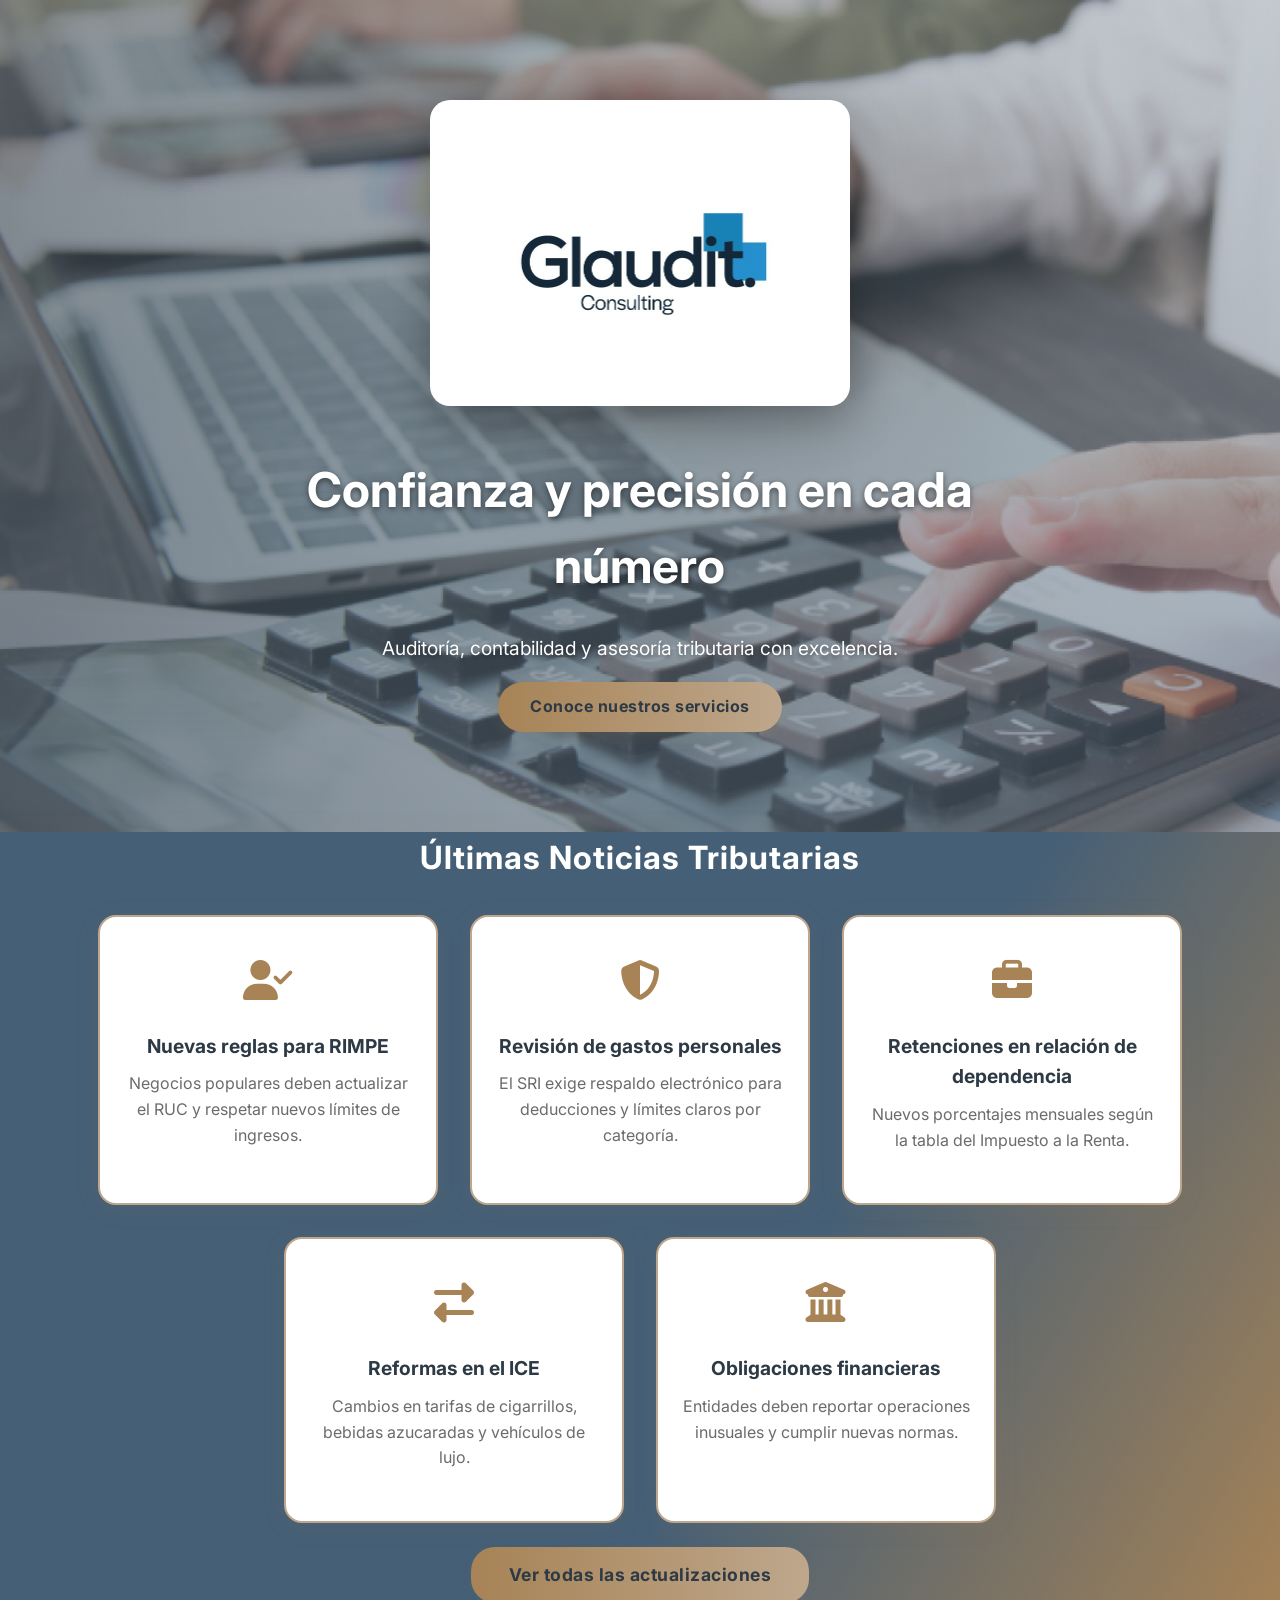
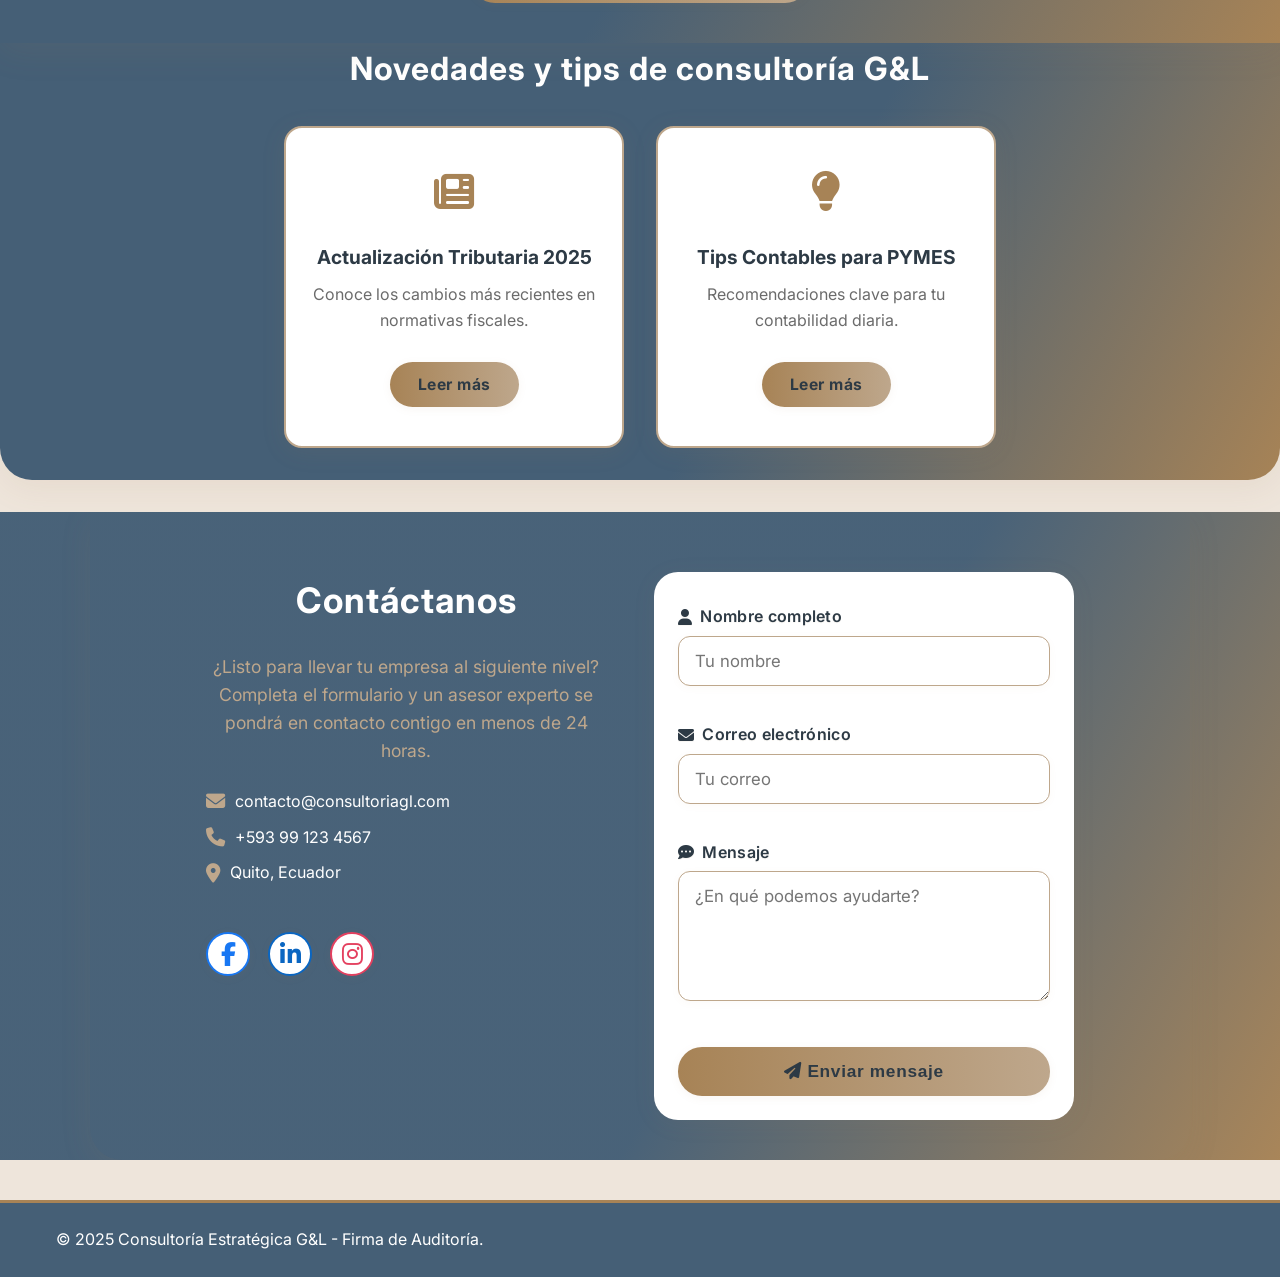
==== commit fa71a707: "Add LOGOGC_8.png to frontend assets" ====
--- a/frontend/index.html
+++ b/frontend/index.html
@@ -34,7 +34,7 @@
       </picture>
     </div>
     <div class="header-content">
-      <img src="./assets/images/logoC.png" alt="Logo G&L" class="logo" />
+      <img src="./assets/archivos/LOGOGC-100.jpg" alt="Logo Glaudit Consulting" class="logo" />
       <h1>Confianza y precisión en cada número</h1>
       <p>Auditoría, contabilidad y asesoría tributaria con excelencia.</p>
   
--- a/frontend/styles/main.css
+++ b/frontend/styles/main.css
@@ -1,15 +1,15 @@
 /* Unificado y optimizado: index.css + contacto.css + carrusel.css */
 @import url('https://fonts.googleapis.com/css2?family=Inter:wght@400;600&display=swap');
 :root {
-  --primary: #bfa14a; /* dorado elegante */
-  --hover: #e5c97b;   /* dorado claro para hover */
-  --bg-light: #fff;   /* fondo blanco elegante */
-  --text-dark: #181818;   /* texto oscuro */
+  --primary: #a78356;     /* café dorado principal */
+  --hover: #bea78c;       /* café claro para hover */
+  --bg-light: #eee5db;    /* crema claro - fondo general */
+  --text-dark: #2d3a45;   /* texto oscuro legible */
   --text-muted: #6b6b6b;
-  --surface: #f5f5f5;  /* gris claro para tarjetas */
-  --surface-alt: #f9f6f2; /* dorado muy claro para contraste */
-  --btn-shadow: 0 4px 16px rgba(191,161,74,0.15);
-  --btn-hover-shadow: 0 8px 24px rgba(191,161,74,0.25);
+  --surface: #fff;        /* blanco puro para tarjetas */
+  --surface-alt: #d4c8b9; /* beige medio para contraste */
+  --btn-shadow: 0 4px 16px rgba(167,131,86,0.15);
+  --btn-hover-shadow: 0 8px 24px rgba(167,131,86,0.25);
 }
 * { box-sizing: border-box; margin: 0; padding: 0; }
 body {
@@ -77,7 +77,7 @@
   content: '';
   position: absolute;
   top: 0; left: 0; width: 100%; height: 100%;
-  background: linear-gradient(180deg, rgba(24,24,24,0.25) 0%, rgba(24,24,24,0.45) 100%);
+  background: linear-gradient(180deg, rgba(69,95,118,0.25) 0%, rgba(69,95,118,0.45) 100%);
   z-index: 2;
   pointer-events: none;
 }
@@ -88,14 +88,14 @@
 }
 .header-content .logo {
   display: block;
-  margin: 0 auto 18px auto;
-  max-width: 180px;
-  width: 32vw;
-  min-width: 90px;
-  filter: drop-shadow(0 2px 12px #0008);
+  margin: 0 auto 28px auto;
+  max-width: 420px;
+  width: 55vw;
+  min-width: 260px;
+  border-radius: 20px;
+  padding: 20px 40px;
   background: #fff;
-  border-radius: 50%;
-  padding: 8px;
+  box-shadow: 0 12px 48px rgba(0,0,0,0.35);
 }
 .header-content h1 {
   font-size: clamp(1.8rem, 6vw, 3rem);
@@ -108,7 +108,7 @@
   text-shadow: 0 2px 4px rgba(0,0,0,0.4);
 }
 nav {
-  background: #0f172a; padding: 10px 20px; text-align: center;
+  background: #455f76; padding: 10px 20px; text-align: center;
 }
 nav a {
   color: #fff; margin: 0 10px; text-decoration: none; font-weight: bold;
@@ -122,7 +122,7 @@
 .card, .contact-card, .carousel-card {
   background: linear-gradient(145deg, var(--surface), var(--surface-alt));
   color: var(--text-dark);
-  border: 1px solid #bfa14a33;
+  border: 1px solid #a7835633;
   padding: 24px; border-radius: 12px; width: 100%; max-width: 300px;
   box-shadow: 0 10px 25px rgba(0,0,0,0.08);
   transition: transform 0.3s, box-shadow 0.3s;
@@ -142,8 +142,8 @@
 .carousel-card h3 { font-size: 1.25rem; }
 .carousel-card p { font-size: 1rem; color: #555; }
 .btn, .contact-card button, .contact-form button, .ver-mas .btn, .button {
-  background: linear-gradient(90deg, #bfa14a 0%, #e5c97b 100%);
-  color: #181818;
+  background: linear-gradient(90deg, #a78356 0%, #bea78c 100%);
+  color: #2d3a45;
   padding: 12px 32px;
   border: none;
   border-radius: 32px;
@@ -159,8 +159,8 @@
   overflow: hidden;
 }
 .btn:hover, .contact-card button:hover, .contact-form button:hover, .ver-mas .btn:hover, .button:hover {
-  background: linear-gradient(90deg, #e5c97b 0%, #bfa14a 100%);
-  color: #181818;
+  background: linear-gradient(90deg, #bea78c 0%, #a78356 100%);
+  color: #2d3a45;
   box-shadow: var(--btn-hover-shadow);
   transform: translateY(-2px) scale(1.04);
 }
@@ -174,16 +174,16 @@
   padding: 10px 28px;
   font-size: 0.98rem;
   border-radius: 28px;
-  background: linear-gradient(90deg, #bfa14a 0%, #e5c97b 100%);
-  color: #181818;
+  background: linear-gradient(90deg, #a78356 0%, #bea78c 100%);
+  color: #2d3a45;
   font-weight: 700;
   box-shadow: var(--btn-shadow);
   border: none;
   transition: background 0.3s, color 0.3s, box-shadow 0.3s, transform 0.2s;
 }
 .button:hover {
-  background: linear-gradient(90deg, #e5c97b 0%, #bfa14a 100%);
-  color: #181818;
+  background: linear-gradient(90deg, #bea78c 0%, #a78356 100%);
+  color: #2d3a45;
   box-shadow: var(--btn-hover-shadow);
 }
 /* CONTACTO PROFESIONAL (mejorado y 100% responsive) */
@@ -201,7 +201,7 @@
   margin: 0 auto;
   background: #fff;
   border-radius: 32px;
-  box-shadow: 0 8px 32px rgba(191,161,74,0.08);
+  box-shadow: 0 8px 32px rgba(167,131,86,0.08);
   padding: 40px 32px;
 }
 .contacto-info {
@@ -232,7 +232,7 @@
 }
 .contacto-datos li {
   font-size: 1rem;
-  color: #181818;
+  color: #2d3a45;
   display: flex;
   align-items: center;
   gap: 10px;
@@ -245,9 +245,9 @@
   flex: 1 1 340px;
   min-width: 260px;
   max-width: 420px;
-  background: #f9f6f2;
+  background: #eee5db;
   border-radius: 24px;
-  box-shadow: 0 4px 24px rgba(191,161,74,0.07);
+  box-shadow: 0 4px 24px rgba(167,131,86,0.07);
   padding: 32px 24px 24px 24px;
   display: flex;
   flex-direction: column;
@@ -255,11 +255,11 @@
 }
 .contacto-form label {
   font-weight: 600;
-  color: #181818; /* negro puro para los labels */
+  color: #2d3a45; /* negro puro para los labels */
   margin-bottom: 6px;
   font-size: 1rem;
   letter-spacing: 0.02em;
-  text-shadow: 0 1px 0 #fff8, 0 0.5px 0 #bfa14a22;
+  text-shadow: 0 1px 0 #fff8, 0 0.5px 0 #a7835622;
 }
 .contacto-form .form-group {
   margin-bottom: 18px;
@@ -273,20 +273,20 @@
   width: 100%;
   padding: 14px 16px;
   border-radius: 12px;
-  border: 1.5px solid #e5c97b;
+  border: 1.5px solid #bea78c;
   background: #fff;
   font-size: 1.05rem;
-  color: #181818;
+  color: #2d3a45;
   margin-bottom: 0;
   transition: border 0.3s, box-shadow 0.3s;
   font-family: inherit;
-  box-shadow: 0 2px 8px rgba(191,161,74,0.04);
+  box-shadow: 0 2px 8px rgba(167,131,86,0.04);
 }
 .contacto-form input:focus,
 .contacto-form textarea:focus {
-  border-color: #bfa14a;
+  border-color: #a78356;
   outline: none;
-  box-shadow: 0 4px 16px rgba(191,161,74,0.10);
+  box-shadow: 0 4px 16px rgba(167,131,86,0.10);
 }
 .contacto-form button.btn {
   margin-top: 10px;
@@ -308,13 +308,13 @@
   height: 44px;
   border-radius: 50%;
   background: #fff;
-  color: #bfa14a;
+  color: #a78356;
   font-size: 1.5rem;
   display: flex;
   align-items: center;
   justify-content: center;
-  border: 2px solid #e5c97b;
-  box-shadow: 0 2px 8px rgba(191,161,74,0.08);
+  border: 2px solid #bea78c;
+  box-shadow: 0 2px 8px rgba(167,131,86,0.08);
   transition: background 0.3s, color 0.3s, border 0.3s, transform 0.2s;
   text-decoration: none;
 }
@@ -347,10 +347,10 @@
 }
 /* FOOTER PROFESIONAL */
 .footer-profesional {
-  background: #181818;
+  background: #455f76;
   color: #fff;
   padding: 0;
-  border-top: 3px solid #bfa14a;
+  border-top: 3px solid #a78356;
   margin-top: 40px;
 }
 .footer-content {
@@ -367,7 +367,7 @@
   height: 48px;
   width: auto;
   display: block;
-  filter: brightness(1.1) drop-shadow(0 2px 8px #bfa14a44);
+  filter: brightness(1.1) drop-shadow(0 2px 8px #a7835644);
 }
 .footer-info {
   display: flex;
@@ -398,14 +398,14 @@
   display: block;
   width: 0;
   height: 2px;
-  background: #bfa14a;
+  background: #a78356;
   transition: width 0.3s;
   position: absolute;
   left: 0;
   bottom: -2px;
 }
 .footer-nav a:hover {
-  color: #bfa14a;
+  color: #a78356;
 }
 .footer-nav a:hover::after {
   width: 100%;
@@ -417,9 +417,9 @@
   max-width: 1100px;
   margin: 0 auto 2.5rem auto;
   padding: 32px 0 24px 0;
-  background: linear-gradient(120deg, #181818 60%, #bfa14a 100%);
+  background: linear-gradient(120deg, #455f76 60%, #a78356 100%);
   border-radius: 0 0 32px 32px;
-  box-shadow: 0 8px 32px rgba(191,161,74,0.10);
+  box-shadow: 0 8px 32px rgba(167,131,86,0.10);
   overflow: hidden;
   display: flex;
   align-items: center;
@@ -478,22 +478,25 @@
 /* NAVBAR MODERNO Y RESPONSIVO */
 .navbar-moderno {
   width: 100%;
-  background: #181818;
+  background: #455f76;
   color: #fff;
   display: flex;
   align-items: center;
   justify-content: space-between;
-  padding: 0 32px;
-  min-height: 64px;
+  padding: 8px 32px;
+  min-height: 72px;
   position: relative;
   z-index: 100;
-  box-shadow: 0 2px 12px rgba(191,161,74,0.06);
+  box-shadow: 0 2px 12px rgba(167,131,86,0.06);
 }
 .nav-logo img {
-  height: 44px;
+  height: 56px;
   width: auto;
   display: block;
-  filter: brightness(1.1) drop-shadow(0 2px 8px #bfa14a44);
+  border-radius: 8px;
+  background: #fff;
+  padding: 6px 14px;
+  box-shadow: 0 2px 8px rgba(0,0,0,0.12);
 }
 .nav-toggle {
   display: none;
@@ -510,7 +513,7 @@
 .nav-toggle .hamburger {
   width: 28px;
   height: 3px;
-  background: #bfa14a;
+  background: #a78356;
   margin: 4px 0;
   border-radius: 2px;
   transition: all 0.3s;
@@ -537,14 +540,14 @@
   display: block;
   width: 0;
   height: 2px;
-  background: #bfa14a;
+  background: #a78356;
   transition: width 0.3s;
   position: absolute;
   left: 0;
   bottom: -2px;
 }
 .nav-link:hover, .nav-link.active {
-  color: #bfa14a;
+  color: #a78356;
 }
 .nav-link:hover::after, .nav-link.active::after {
   width: 100%;
@@ -573,13 +576,13 @@
     height: 100vh;
     width: 70vw;
     max-width: 320px;
-    background: #181818ee;
+    background: #455f76ee;
     flex-direction: column;
     align-items: flex-start;
     justify-content: flex-start;
     padding: 80px 24px 24px 24px;
     gap: 24px;
-    box-shadow: -2px 0 16px rgba(191,161,74,0.10);
+    box-shadow: -2px 0 16px rgba(167,131,86,0.10);
     transition: right 0.3s, opacity 0.3s;
     opacity: 0;
     z-index: 150;
@@ -668,12 +671,12 @@
 }
 /* NUEVAS ESTILOS PARA LA SECCIÓN DE NOVEDADES */
 .novedades-pro {
-  background: linear-gradient(120deg, #181818 60%, #bfa14a 100%);
+  background: linear-gradient(120deg, #455f76 60%, #a78356 100%);
   color: #fff;
   padding: 48px 16px 36px 16px;
   text-align: center;
   border-radius: 0 0 32px 32px;
-  box-shadow: 0 8px 32px rgba(191,161,74,0.10);
+  box-shadow: 0 8px 32px rgba(167,131,86,0.10);
   margin-bottom: 32px;
 }
 .novedades-title {
@@ -691,9 +694,9 @@
 }
 .novedad-card {
   background: #fff;
-  color: #181818;
+  color: #2d3a45;
   border-radius: 18px;
-  box-shadow: 0 4px 24px rgba(191,161,74,0.10);
+  box-shadow: 0 4px 24px rgba(167,131,86,0.10);
   padding: 32px 24px;
   max-width: 340px;
   min-width: 260px;
@@ -701,15 +704,15 @@
   flex-direction: column;
   align-items: center;
   transition: box-shadow 0.3s, transform 0.3s;
-  border: 2px solid #e5c97b;
+  border: 2px solid #bea78c;
 }
 .novedad-card:hover {
-  box-shadow: 0 8px 32px rgba(191,161,74,0.18);
+  box-shadow: 0 8px 32px rgba(167,131,86,0.18);
   transform: translateY(-6px) scale(1.03);
 }
 .novedad-icon {
   font-size: 2.5rem;
-  color: #bfa14a;
+  color: #a78356;
   margin-bottom: 18px;
 }
 .novedad-content h3 {
@@ -723,18 +726,18 @@
   margin-bottom: 18px;
 }
 .novedad-card .button {
-  background: linear-gradient(90deg, #bfa14a 0%, #e5c97b 100%);
-  color: #181818;
+  background: linear-gradient(90deg, #a78356 0%, #bea78c 100%);
+  color: #2d3a45;
   font-weight: 700;
   border-radius: 24px;
   padding: 10px 28px;
   text-decoration: none;
-  box-shadow: 0 2px 8px rgba(191,161,74,0.08);
+  box-shadow: 0 2px 8px rgba(167,131,86,0.08);
   transition: background 0.3s, color 0.3s;
 }
 .novedad-card .button:hover {
-  background: linear-gradient(90deg, #e5c97b 0%, #bfa14a 100%);
-  color: #181818;
+  background: linear-gradient(90deg, #bea78c 0%, #a78356 100%);
+  color: #2d3a45;
 }
 /* CONTACTO PREMIUM (nueva sección) */
 .contacto-premium {
@@ -746,7 +749,7 @@
 .contacto-premium-bg {
   position: absolute;
   inset: 0;
-  background: linear-gradient(120deg, #181818 60%, #bfa14a 100%);
+  background: linear-gradient(120deg, #455f76 60%, #a78356 100%);
   opacity: 0.98;
   z-index: 1;
 }
@@ -762,7 +765,7 @@
   margin: 0 auto;
   padding: 60px 32px 40px 32px;
   border-radius: 0 0 32px 32px;
-  box-shadow: 0 8px 32px rgba(191,161,74,0.10);
+  box-shadow: 0 8px 32px rgba(167,131,86,0.10);
   background: transparent;
 }
 .contacto-premium .contacto-info {
@@ -782,7 +785,7 @@
   letter-spacing: 1px;
 }
 .contacto-premium .section-subtitle {
-  color: #e5c97b;
+  color: #bea78c;
   font-size: 1.1rem;
   margin-bottom: 0;
 }
@@ -802,7 +805,7 @@
   gap: 10px;
 }
 .contacto-premium .contacto-datos i {
-  color: #e5c97b;
+  color: #bea78c;
   font-size: 1.2em;
 }
 .contacto-premium .redes-sociales {
@@ -815,13 +818,13 @@
   height: 44px;
   border-radius: 50%;
   background: #fff;
-  color: #bfa14a;
+  color: #a78356;
   font-size: 1.5rem;
   display: flex;
   align-items: center;
   justify-content: center;
-  border: 2px solid #e5c97b;
-  box-shadow: 0 2px 8px rgba(191,161,74,0.08);
+  border: 2px solid #bea78c;
+  box-shadow: 0 2px 8px rgba(167,131,86,0.08);
   transition: background 0.3s, color 0.3s, border 0.3s, transform 0.2s;
   text-decoration: none;
 }
@@ -837,7 +840,7 @@
   max-width: 420px;
   background: #fff;
   border-radius: 24px;
-  box-shadow: 0 4px 24px rgba(191,161,74,0.07);
+  box-shadow: 0 4px 24px rgba(167,131,86,0.07);
   padding: 32px 24px 24px 24px;
   display: flex;
   flex-direction: column;
@@ -845,11 +848,11 @@
 }
 .premium-form label {
   font-weight: 600;
-  color: #181818;
+  color: #2d3a45;
   margin-bottom: 6px;
   font-size: 1rem;
   letter-spacing: 0.02em;
-  text-shadow: 0 1px 0 #fff8, 0 0.5px 0 #bfa14a22;
+  text-shadow: 0 1px 0 #fff8, 0 0.5px 0 #a7835622;
   display: flex;
   align-items: center;
   gap: 8px;
@@ -866,20 +869,20 @@
   width: 100%;
   padding: 14px 16px;
   border-radius: 12px;
-  border: 1.5px solid #e5c97b;
+  border: 1.5px solid #bea78c;
   background: #fff;
   font-size: 1.05rem;
-  color: #181818;
+  color: #2d3a45;
   margin-bottom: 0;
   transition: border 0.3s, box-shadow 0.3s;
   font-family: inherit;
-  box-shadow: 0 2px 8px rgba(191,161,74,0.04);
+  box-shadow: 0 2px 8px rgba(167,131,86,0.04);
 }
 .premium-form input:focus,
 .premium-form textarea:focus {
-  border-color: #bfa14a;
+  border-color: #a78356;
   outline: none;
-  box-shadow: 0 4px 16px rgba(191,161,74,0.10);
+  box-shadow: 0 4px 16px rgba(167,131,86,0.10);
 }
 .premium-btn {
   margin-top: 10px;
@@ -889,16 +892,16 @@
   padding: 14px 0;
   font-weight: 700;
   letter-spacing: 0.04em;
-  background: linear-gradient(90deg, #bfa14a 0%, #e5c97b 100%);
-  color: #181818;
-  box-shadow: 0 2px 8px rgba(191,161,74,0.08);
+  background: linear-gradient(90deg, #a78356 0%, #bea78c 100%);
+  color: #2d3a45;
+  box-shadow: 0 2px 8px rgba(167,131,86,0.08);
   border: none;
   transition: background 0.3s, color 0.3s, box-shadow 0.3s, transform 0.2s;
 }
 .premium-btn:hover {
-  background: linear-gradient(90deg, #e5c97b 0%, #bfa14a 100%);
-  color: #181818;
-  box-shadow: 0 8px 24px rgba(191,161,74,0.25);
+  background: linear-gradient(90deg, #bea78c 0%, #a78356 100%);
+  color: #2d3a45;
+  box-shadow: 0 8px 24px rgba(167,131,86,0.25);
   transform: translateY(-2px) scale(1.04);
 }
 #novedades-full {
@@ -910,8 +913,8 @@
   margin-right: -50vw;
   max-width: 100vw;
   min-width: 100vw;
-  background: linear-gradient(120deg, #181818 60%, #bfa14a 100%);
-  box-shadow: 0 8px 32px rgba(191,161,74,0.10);
+  background: linear-gradient(120deg, #455f76 60%, #a78356 100%);
+  box-shadow: 0 8px 32px rgba(167,131,86,0.10);
   padding: 0 0 32px 0;
   box-sizing: border-box;
   z-index: 2;
@@ -949,39 +952,39 @@
 }
 #novedades-full .carrusel-item {
   background: #fff;
-  color: #181818;
+  color: #2d3a45;
   border-radius: 18px;
-  box-shadow: 0 4px 24px rgba(191,161,74,0.10);
+  box-shadow: 0 4px 24px rgba(167,131,86,0.10);
   padding: 32px 24px;
   max-width: 320px;
   min-width: 220px;
   display: flex;
   flex-direction: column;
   align-items: center;
-  border: 2px solid #e5c97b;
+  border: 2px solid #bea78c;
   transition: box-shadow 0.3s, transform 0.3s;
 }
 #novedades-full .carrusel-item:hover {
-  box-shadow: 0 8px 32px rgba(191,161,74,0.18);
+  box-shadow: 0 8px 32px rgba(167,131,86,0.18);
   transform: translateY(-6px) scale(1.03);
 }
 #novedades-full .carrusel-item .icon {
   font-size: 2.2rem;
-  color: #bfa14a;
+  color: #a78356;
   margin-bottom: 18px;
-  background: #181818;
+  background: #455f76;
   border-radius: 50%;
   padding: 16px;
-  box-shadow: 0 2px 12px rgba(191,161,74,0.10);
-  border: 2.5px solid #bfa14a;
+  box-shadow: 0 2px 12px rgba(167,131,86,0.10);
+  border: 2.5px solid #a78356;
   display: inline-flex;
   align-items: center;
   justify-content: center;
 }
 #novedades-full .carrusel-item:hover .icon {
-  color: #181818;
-  background: #bfa14a;
-  border-color: #181818;
+  color: #2d3a45;
+  background: #a78356;
+  border-color: #2d3a45;
 }
 #novedades-full .carrusel-item h3 {
   font-size: 1.15rem;
@@ -994,35 +997,35 @@
   margin-bottom: 0;
 }
 #novedades-full .carrusel-btn {
-  background: linear-gradient(90deg, #bfa14a 0%, #e5c97b 100%);
-  color: #181818;
-  border: 2px solid #bfa14a;
-  box-shadow: 0 2px 8px rgba(191,161,74,0.08);
+  background: linear-gradient(90deg, #a78356 0%, #bea78c 100%);
+  color: #2d3a45;
+  border: 2px solid #a78356;
+  box-shadow: 0 2px 8px rgba(167,131,86,0.08);
   transition: background 0.3s, color 0.3s, border 0.3s, transform 0.2s;
 }
 #novedades-full .carrusel-btn:hover {
-  background: #181818;
-  color: #bfa14a;
-  border-color: #181818;
+  background: #455f76;
+  color: #a78356;
+  border-color: #2d3a45;
 }
 #novedades-full .ver-mas {
   text-align: center;
   margin-top: 24px;
 }
 #novedades-full .ver-mas .btn {
-  background: linear-gradient(90deg, #bfa14a 0%, #e5c97b 100%);
-  color: #181818;
+  background: linear-gradient(90deg, #a78356 0%, #bea78c 100%);
+  color: #2d3a45;
   font-weight: 700;
   border-radius: 24px;
   padding: 14px 38px;
   text-decoration: none;
-  box-shadow: 0 2px 8px rgba(191,161,74,0.08);
+  box-shadow: 0 2px 8px rgba(167,131,86,0.08);
   transition: background 0.3s, color 0.3s;
   font-size: 1.1rem;
 }
 #novedades-full .ver-mas .btn:hover {
-  background: linear-gradient(90deg, #e5c97b 0%, #bfa14a 100%);
-  color: #181818;
+  background: linear-gradient(90deg, #bea78c 0%, #a78356 100%);
+  color: #2d3a45;
 }
 @media (max-width: 900px) {
   #novedades-full, #novedades-full .carrusel-horizontal {
